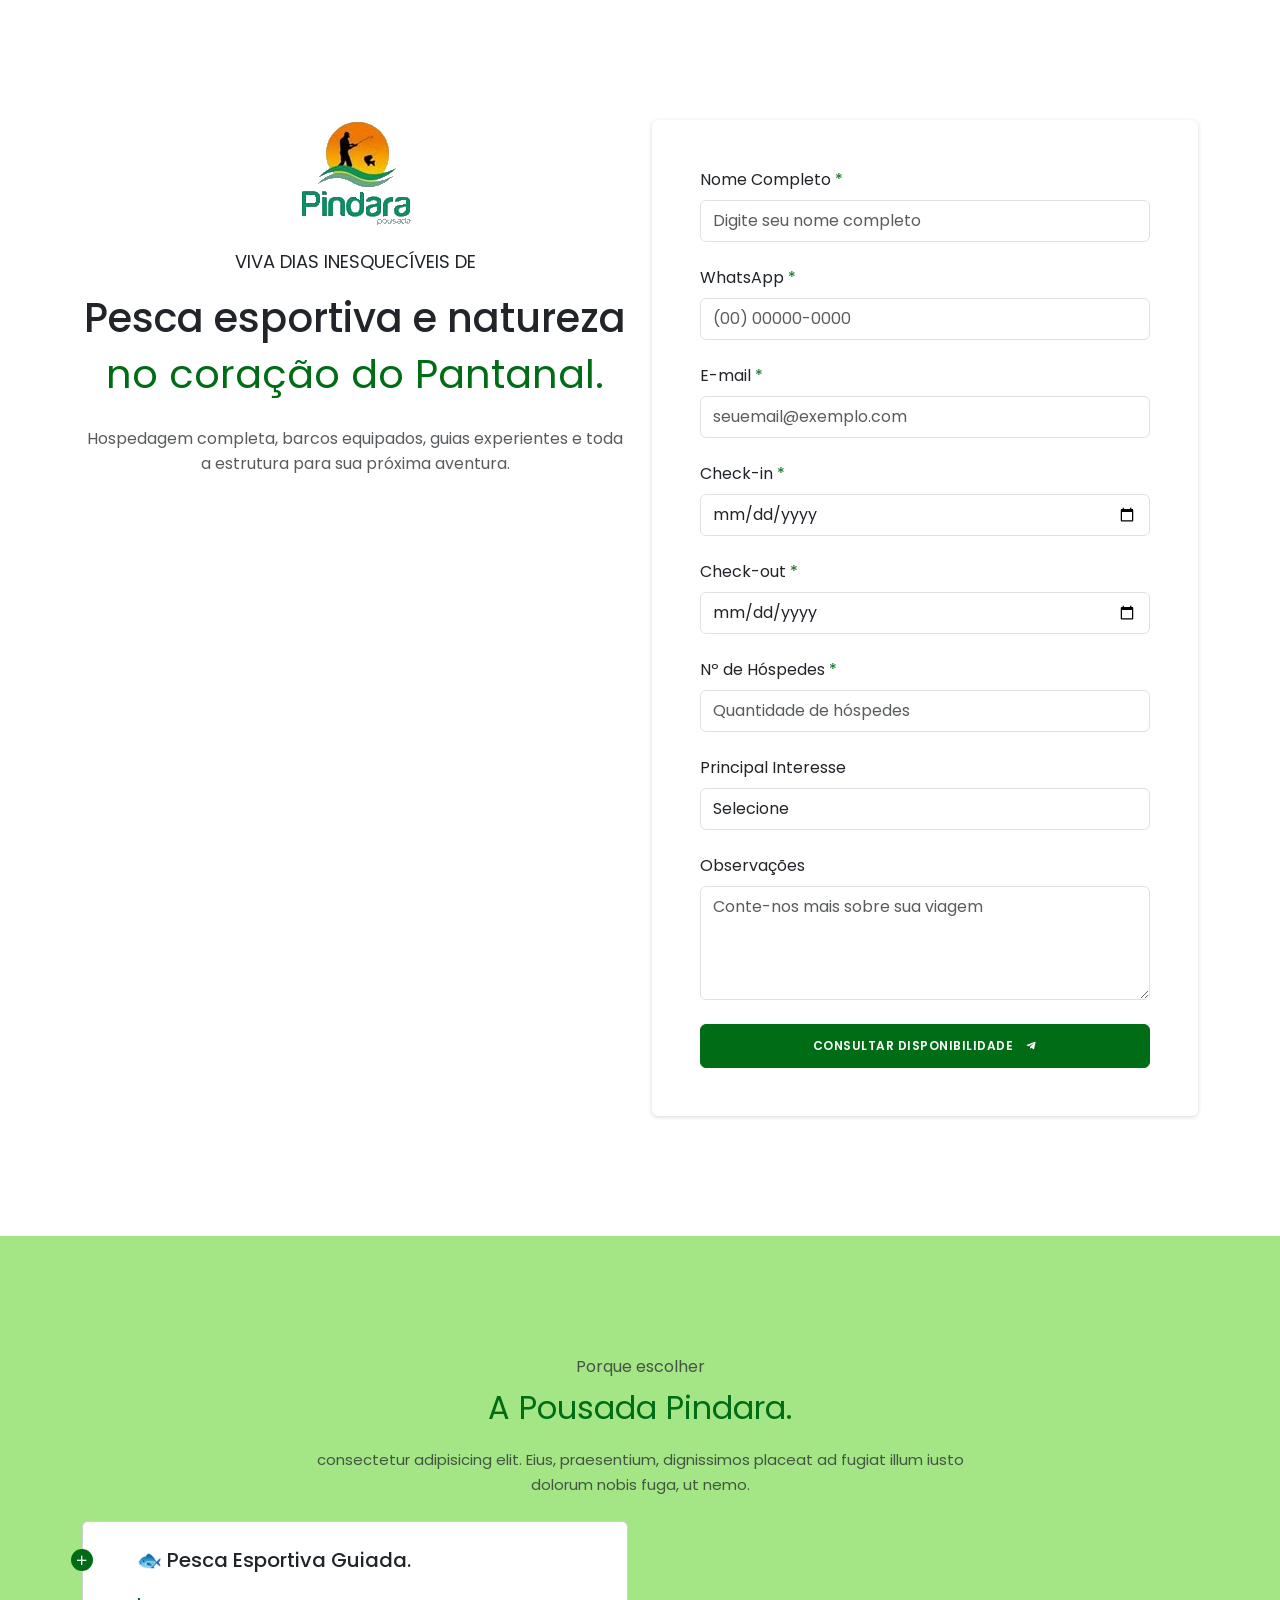
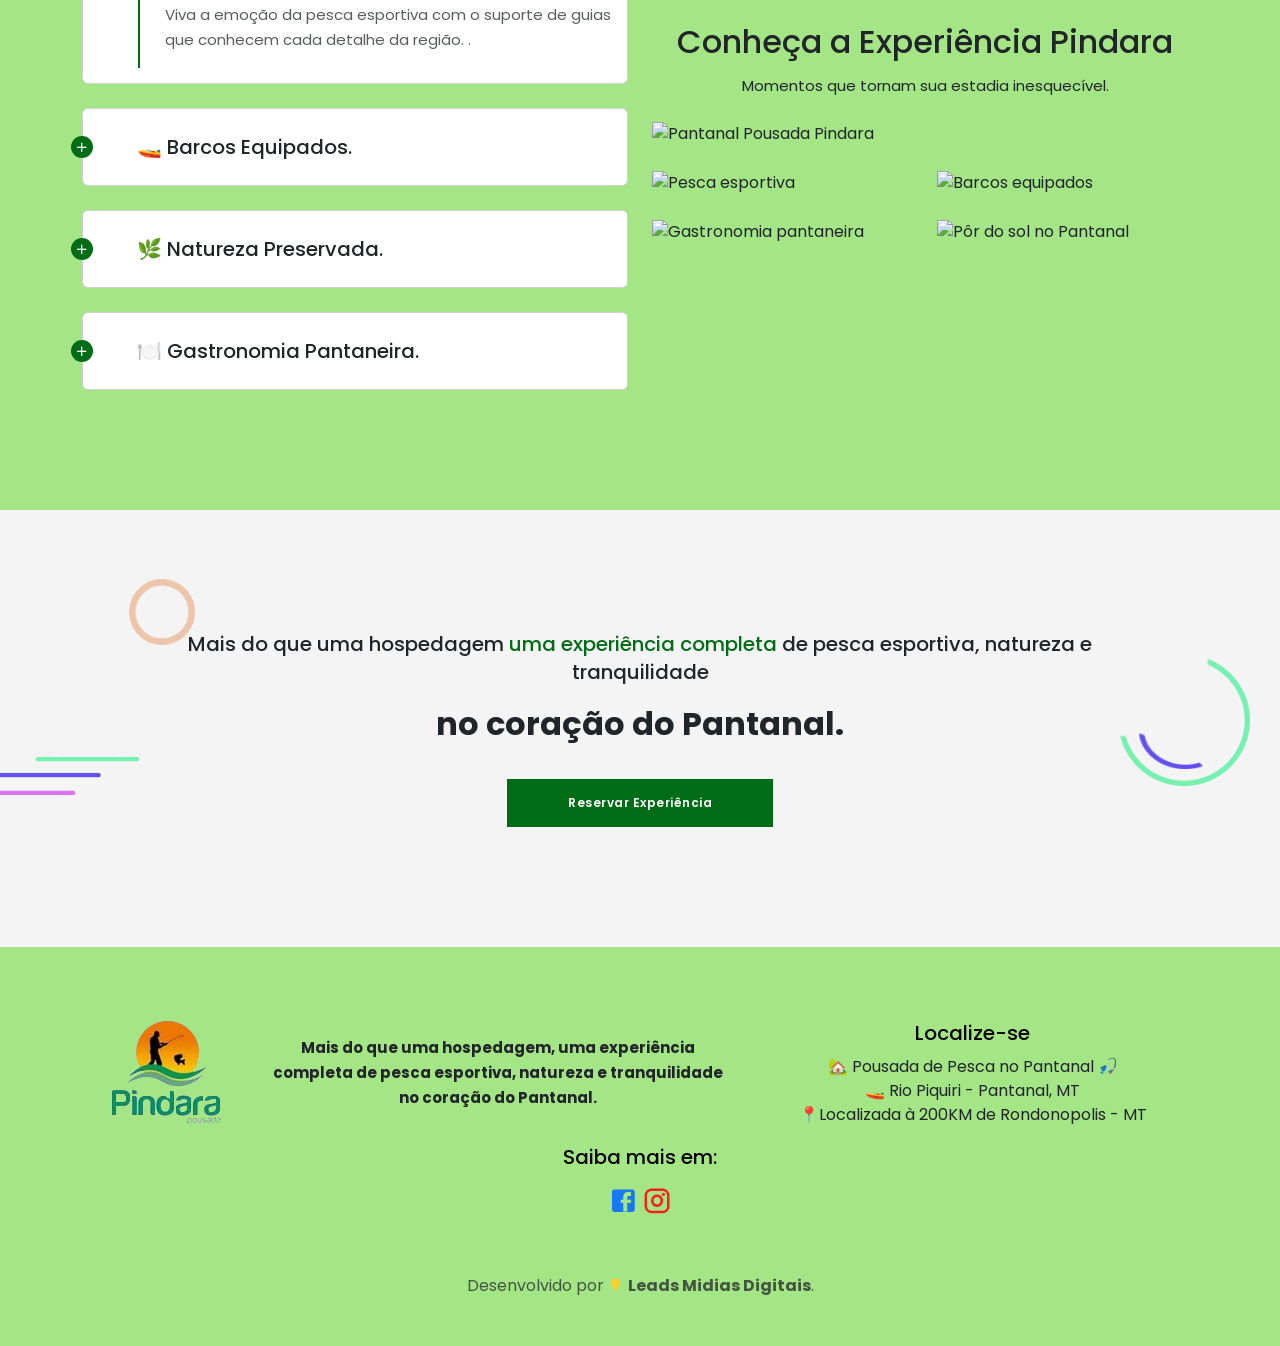
==== index-4.html @ 2095e2ed "Add files via upload" ====
<!DOCTYPE html>
<html lang="pt-BR">

<head>
    <meta charset="utf-8">
    <meta name="viewport" content="width=device-width, initial-scale=1.0">
	
    <title>Pousada Pindara | Pesca Esportiva no Pantanal Mato-Grossense</title>
	<meta name="description" content="Pousada Pindara no Pantanal Mato-Grossense. Experiência completa em pesca esportiva, natureza preservada, gastronomia regional e hospedagem com conforto. Reserve sua estadia.">
    <meta name="keywords" content="pousada pantanal, pesca esportiva pantanal, pousada rondonópolis, turismo pantanal, hospedagem pantanal, pesca esportiva mato grosso">
    <meta name="author" content="Pousada Pindara">
    <meta name="robots" content="index, follow">
    <link rel="shortcut icon" href="images/logo_pindara-1.png">
	
	 <!-- Open Graph (WhatsApp / Instagram / Facebook) -->
    <meta property="og:title" content="Pousada Pindara | Pesca Esportiva no Pantanal">
    <meta property="og:description" content="Hospedagem completa no Pantanal com pesca esportiva, natureza preservada e gastronomia regional. Reserve agora.">
    <meta property="og:image" content="https://pousadapindara.com.br/images/logo_pindara.jpg">
    <meta property="og:url" content="https://pousadapindara.com.br">
    <meta property="og:type" content="website">
	
	<!-- CSS -->
    <link href="css/bootstrap.min.css" rel="stylesheet">
    <link href="css/tiny-slider.css" rel="stylesheet">
    <link rel="stylesheet" href="css/swiper.min.css" type="text/css" />
    <link href="css/materialdesignicons.min.css" rel="stylesheet">
    <link href="css/style.css" rel="stylesheet">
</head>

<body data-bs-spy="scroll" data-bs-target="#navbar-navlist" data-bs-offset="71">
    <!-- start home section -->
    <section class="section align-items-center">
        <!--<div class="bg-overlay-image" style="background-image: url(images/home/bg-4.png);"></div>-->
        <div class="container">
		
            <div class="row">
			
                <div class="col-lg-6 text-center">
				<center><img src="images/logo_pindara-1.png"class="img-fluid"></center>
                    <div class="mt-4">
                        <p class="headline f-18 text-uppercase text-dark">Viva dias inesquecíveis de</p>
                        <h1 class="home-title mt-2 mb-0">Pesca esportiva e natureza<span class="text-primary fw-normal"> no coração do Pantanal.</span></h1>
                        <p class="text-muted f-16 mt-4 desktop-only">Hospedagem completa, barcos equipados, guias experientes e toda a estrutura para sua próxima aventura.</p>

                        <div class="mt-5">
						<iframe
width="100%"
height="500"
src="https://www.youtube.com/embed/ys75Zy-QiBU"
title="Pousada Pindara"
frameborder="0"
allow="accelerometer; autoplay; clipboard-write; encrypted-media; gyroscope; picture-in-picture"
allowfullscreen>
</iframe>
						
					
						
                            
                        </div>
						<p class="text-muted f-16 mt-4 mobile-only">Hospedagem completa, barcos equipados, guias experientes e toda a estrutura para sua próxima aventura.</p>
						<a href="#contato"><button class="btn-lg btn-primary mt-4 f-14 mobile-only text-center"> Verificar Disponibilidade</button></a>
                    </div>
                </div>
				<div class="col-lg-6" id="contato">
                         <div class="card p-5 border-0 box-shadow mt-5 mt-lg-0">
						<div id="formWrapper">						
					   <form id="reservaForm" class="registration-form" method="POST" action="https://script.google.com/macros/s/AKfycbx4C6GKmr76TTUrlk7kbaWDqwpVpwbeRQqvuu8386gkeACuMcbW2nx3M8Ik-NTksGQQWA/exec" target="hidden_iframe">
					   
					   <!-- Nome -->
						<div class="col-md-12">
						<label for="nome" class="form-label"> Nome Completo <span class="text-primary">*</span></label>
						<input type="text" class="form-control" id="nome" name="nome" placeholder="Digite seu nome completo" required>
						</div>
						<!-- WhatsApp -->
						<div class="col-md-12 mt-4">   
						<label for="telefone" class="form-label"> WhatsApp <span class="text-primary">*</span></label>
						<input type="tel" class="form-control" id="telefone" name="telefone" placeholder="(00) 00000-0000" required>
						</div>
						<!-- E-mail -->
						<div class="col-md-12 mt-4">
						<label for="email" class="form-label"> E-mail <span class="text-primary">*</span></label>
						<input type="email" class="form-control" id="email" name="email" placeholder="seuemail@exemplo.com" required>
						</div>
						
						<!-- Check-in -->
						<div class="col-md-12 mt-4">
						<label for="checkin" class="form-label"> Check-in <span class="text-primary">*</span></label>
						<input type="date" class="form-control" id="checkin" name="checkin" required>
						</div>
						<!-- Check-out -->
						<div class="col-md-12 mt-4">
						<label for="checkout" class="form-label"> Check-out <span class="text-primary">*</span></label>
						<input type="date" class="form-control" id="checkout" name="checkout" required>
						</div>
						<!-- Hóspedes -->
						<div class="col-md-12 mt-4">
						<label for="hospedes" class="form-label"> Nº de Hóspedes <span class="text-primary">*</span></label>
						<input type="number" class="form-control" id="hospedes" name="hospedes" min="1" placeholder="Quantidade de hóspedes" required>
						</div>
						<!-- Interesse -->
						<div class="col-md-12 mt-4">
						<label for="interesse" class="form-label"> Principal Interesse </label>
						<select class="form-control" id="interesse" name="interesse">
						<option value="">Selecione</option>
						<option value="Pesca Esportiva">Pesca Esportiva</option>
						<option value="Turismo e Natureza">Turismo e Natureza</option>
						<option value="Viagem em Família">Viagem em Família</option>
						<option value="Grupo de Amigos">Grupo de Amigos</option>
						</select>
						</div>
						<!-- Mensagem -->
						<div class="col-md-12 mt-4">
						<label for="mensagem" class="form-label"> Observações</label>
						<textarea class="form-control" id="mensagem" name="mensagem" rows="4" placeholder="Conte-nos mais sobre sua viagem"></textarea>
						</div>
						<!-- Campos ocultos para tráfego -->
						<input type="hidden" name="origem" value="Landing Page Pousada Pindara">
						<input type="hidden" id="utm_source" name="utm_source">
						<input type="hidden" id="utm_medium" name="utm_medium">
						<input type="hidden" id="utm_campaign" name="utm_campaign">
						<input type="hidden" id="utm_content" name="utm_content">

						<!-- Botão -->
						<div class="col-md-12 mt-4">
						<button type="submit" class="btn btn-primary w-100"> Consultar Disponibilidade
						<i class="mdi mdi-telegram ms-2"></i>
						</button>
						</div>
                        </form>
						</div>
						<!-- Msg Obrigado-->
						<div id="mensagemSucesso" style="display:none; padding:18px; margin-top:20px; background:#e8fff1; border:1px solid #2ecc71; color:#1e7e34; border-radius:10px; text-align:center;">
						<h4 id="msgTexto"></h4>
						<p style="margin-top:10px;">Nossa equipe da Pousada Pindara já recebeu sua solicitação e em breve entrará em contato.</p>
						<button onclick="novaSolicitacao()" style="margin-top:15px; padding:10px 18px; border:none; background:#2ecc71; color:#fff; border-radius:6px; cursor:pointer;"> Fazer nova solicitação </button>
						</div>
						<!-- Msg Obrigado-->
                    </div>
                    </div>
				
            </div>
        </div>
    </section>
    <!-- end section -->
	
	
	
	<!-- start faq  -->
    <section class="section bg-light" id="faq">
        <div class="container">
            <div class="row desktop-only">
                <div class="col-lg-12">
                    <div class="title-box text-center">
                        <h6 class="text-muted fw-normal">Porque escolher</h6>
                        <h2 class="mb-3"> <span class="text-primary fw-normal">A Pousada Pindara.</span></h2>
                        <p class="text-muted para-p mx-auto mb-0">consectetur adipisicing elit. Eius, praesentium,
                            dignissimos placeat ad fugiat illum iusto dolorum nobis fuga, ut nemo.</p>
                    </div>
                </div>
            </div>
            <div class="row justify-content-center align-items-center">
                <div class="col-lg-6 desktop-only">
                    <!--faq-->
                        <div class="faq">
                            <!-- start 1 -->
                            <div class="card mt-4">
                                <a data-bs-toggle="collapse" href="#collapse1" class="faq collapsed">
                                    <div class="card-header p-4" id="heading1">
                                        <h5 class="mb-0 text-dark">🐟 Pesca Esportiva Guiada.</h5>
                                    </div>
                                </a>
                                <div id="collapse1" class="collapse show" aria-labelledby="heading1"
                                    data-parent="#accordionExample">
                                    <div class="card-body pt-1">
                                        <p class="mb-0 text-muted"> <wa-icon name="fish-fins"></wa-icon> Viva a emoção da pesca esportiva com o suporte de guias que conhecem cada detalhe da região.
                                            .</p>
                                    </div>
                                </div>
                            </div>
                            <!-- end 1 -->
							<!-- start 2 -->
                            <div class="card mt-4">
                                <a data-bs-toggle="collapse" href="#collapse2" class="faq collapsed">
                                    <div class="card-header p-4" id="heading2">
                                        <h5 class="mb-0 text-dark">🚤 Barcos Equipados.</h5>
                                    </div>
                                </a>
                                <div id="collapse2" class="collapse" aria-labelledby="heading2"
                                    data-parent="#accordionExample">
                                    <div class="card-body pt-1">
                                        <p class="mb-0 text-muted"> Estrutura preparada para proporcionar conforto, segurança e uma experiência completa no rio.</p>
                                    </div>
                                </div>
                            </div>
                            <!-- end 2 -->
                            <!-- start 3 -->
                            <div class="card mt-4">
                                <a data-bs-toggle="collapse" href="#collapse3" class="faq collapsed">
                                    <div class="card-header p-4" id="heading3">
                                        <h5 class="mb-0 text-dark">🌿 Natureza Preservada.</h5>
                                    </div>
                                </a>
                                <div id="collapse3" class="collapse" aria-labelledby="heading3"
                                    data-parent="#accordionExample">
                                    <div class="card-body pt-1">
                                        <p class="mb-0 text-muted">Conecte-se com a beleza do Pantanal e observe de perto a fauna e flora em seu habitat natural.</p>
                                    </div>
                                </div>
                            </div>
                            <!-- end 3 -->
                            <!-- start 4 -->
                            <div class="card mt-4">
                                <a data-bs-toggle="collapse" href="#collapse4" class="faq collapsed"
                                    aria-expanded="false" aria-controls="collapse4">
                                    <div class="card-header p-4" id="heading4">
                                        <h5 class="mb-0 text-dark">🍽️ Gastronomia Pantaneira.</h5>
                                    </div>
                                </a>
                                <div id="collapse4" class="collapse" aria-labelledby="heading4"
                                    data-parent="#accordionExample">
                                    <div class="card-body pt-1">
                                        <p class="mb-0 text-muted">Sabores regionais cuidadosamente preparados para tornar sua estadia ainda mais especial.</p>
                                    </div>
                                </div>
                            </div>
                            <!-- end 4 -->
                        </div>
					<!--faq-->
                </div>
                <div class="col-lg-6">
				<div class="text-center mb-4"><h2>Conheça a Experiência Pindara</h2>  
				<p>Momentos que tornam sua estadia inesquecível.</p>
				</div>
				<div class="row">
				<!-- FOTO PRINCIPAL -->
				<div class="col-12 mb-4">
					<div class="galeria-principal">
                <img src="images/galeria/pantanal.jpg" alt="Pantanal Pousada Pindara">
				</div>
				</div>

        <!-- FOTO 1 -->
        <div class="col-md-6 mb-4">
            <div class="galeria-item">
                <img src="images/galeria/pesca.jpg" alt="Pesca esportiva">
            </div>
        </div>

        <!-- FOTO 2 -->
        <div class="col-md-6 mb-4">
            <div class="galeria-item">
                <img src="images/galeria/barco.jpg" alt="Barcos equipados">
            </div>
        </div>

        <!-- FOTO 3 -->
        <div class="col-md-6 mb-4">
            <div class="galeria-item">
                <img src="images/galeria/gastronomia.jpg" alt="Gastronomia pantaneira">
            </div>
        </div>

        <!-- FOTO 4 -->
        <div class="col-md-6 mb-4">
            <div class="galeria-item">
                <img src="images/galeria/por-do-sol.jpg" alt="Pôr do sol no Pantanal">
            </div>
        </div>
		

    </div>
                
                </div>
            </div>
			
			


        </div>
		
    </section>
    <!-- end faq -->




    <!-- start cta -->
    <section class="cta section" id="cta-ani">
        <div class="cta-image position-relative" id="">
            <div class="container position-relative">
                <div class="row justify-content-center">
                    <div class="col-lg-10">
                        <div class="text-center">
                            <h5 class="text-dark ">Mais do que uma hospedagem <span class="text-primary">uma experiência completa </span>de pesca esportiva, natureza e tranquilidade </h5>
                            <h2 class="mt-3 fw-bold"> no coração do Pantanal.</h2>
                            <a href="#contato"><button class=" btn-lg btn-primary mt-4 f-14">Reservar Experiência</button></a>
                        </div>
                    </div>
                </div>
            </div>
        </div>
    </section>
    <!-- end cta -->



    <!-- start footer -->
    <section class="footer py-5 bg-light ">
	
	<div class="container mobile-only">
		<!--faq-->
                    <div class="accordion mt-5 " id="accordionExample">
					<h2 class="mb-3">Porque escolher a <span class="text-primary fw-normal"> Pindara </span>? 
                        </h2>
                        <div class="faq">
                            <!-- start 1 -->
                            <div class="card mt-4">
                                <a data-bs-toggle="collapse" href="#collapse1" class="faq collapsed">
                                    <div class="card-header p-4" id="heading1">
                                        <h5 class="mb-0 text-dark">🐟 Pesca Esportiva Guiada.</h5>
                                    </div>
                                </a>
                                <div id="collapse1" class="collapse show" aria-labelledby="heading1"
                                    data-parent="#accordionExample">
                                    <div class="card-body pt-1">
                                        <p class="mb-0 text-muted"> <wa-icon name="fish-fins"></wa-icon> Viva a emoção da pesca esportiva com o suporte de guias que conhecem cada detalhe da região.
                                            .</p>
                                    </div>
                                </div>
                            </div>
                            <!-- end 1 -->

                            
                            <!-- start 2 -->
                            <div class="card mt-4">
                                <a data-bs-toggle="collapse" href="#collapse2" class="faq collapsed">
                                    <div class="card-header p-4" id="heading2">
                                        <h5 class="mb-0 text-dark">🚤 Barcos Equipados.</h5>
                                    </div>
                                </a>
                                <div id="collapse2" class="collapse" aria-labelledby="heading2"
                                    data-parent="#accordionExample">
                                    <div class="card-body pt-1">
                                        <p class="mb-0 text-muted"> Estrutura preparada para proporcionar conforto, segurança e uma experiência completa no rio.</p>
                                    </div>
                                </div>
                            </div>
                            <!-- end 2 -->

                            <!-- start 3 -->

                            <div class="card mt-4">
                                <a data-bs-toggle="collapse" href="#collapse3" class="faq collapsed">
                                    <div class="card-header p-4" id="heading3">
                                        <h5 class="mb-0 text-dark">🌿 Natureza Preservada.</h5>
                                    </div>
                                </a>
                                <div id="collapse3" class="collapse" aria-labelledby="heading3"
                                    data-parent="#accordionExample">
                                    <div class="card-body pt-1">
                                        <p class="mb-0 text-muted">Conecte-se com a beleza do Pantanal e observe de perto a fauna e flora em seu habitat natural.</p>
                                    </div>
                                </div>
                            </div>
                            <!-- end 3 -->

                            <!-- start 4 -->
                            <div class="card mt-4">
                                <a data-bs-toggle="collapse" href="#collapse4" class="faq collapsed"
                                    aria-expanded="false" aria-controls="collapse4">
                                    <div class="card-header p-4" id="heading4">
                                        <h5 class="mb-0 text-dark">🍽️ Gastronomia Pantaneira.</h5>
                                    </div>
                                </a>
                                <div id="collapse4" class="collapse" aria-labelledby="heading4"
                                    data-parent="#accordionExample">
                                    <div class="card-body pt-1">
                                        <p class="mb-0 text-muted">Sabores regionais cuidadosamente preparados para tornar sua estadia ainda mais especial.</p>
                                    </div>
                                </div>
                            </div>
                            <!-- end 4 -->
                        </div>
                    </div>
					<!--faq-->
					<br><div class="text-center">
                            <p><strong> A pousada é reconhecida justamente por oferecer estrutura completa para pescadores, incluindo <span class="text-primary fw-normal"> barcos, motores, combustível e guias experientes.</span></strong></p>
                            <a href="#contato"><button class=" btn-lg btn-primary mt-4 f-14"> Consultar Disponibilidade</button></a>

                    </div>
		</div>
        <div class="container "><br>
            <div class="row">
				<div class="col-lg-2 text-center">
                    <img src="images/logo_pindara-1.png"class="img-fluid">
                </div>
                <div class="col-lg-5 text-center desktop-only">
                     <p class="mt-3 fw-bold"> Mais do que uma hospedagem, uma experiência completa de pesca esportiva, natureza e tranquilidade no coração do Pantanal.</p>
                    
                </div>
                <div class="col-lg-5 text-center desktop-only ">
                    <h5 class="text-black">Localize-se</h5>
                    <ul class="list-unstyled d-block">
                        <li class="info-item">🏡 Pousada de Pesca no Pantanal 🎣</li>
                        <li class="info-item">🚤 Rio Piquiri - Pantanal, MT</li>
                        <li class="info-item">📍Localizada à 200KM de Rondonopolis - MT</li>
                    </ul>
                </div>
            </div>			
			<div class="social-icon text-center">
				<h5 class="text-black">Saiba mais em:</h5>
                        <div class="">
                            <a href="https://www.facebook.com/pousadapindara"><i class="mdi mdi-facebook-box f-30" style= "color:#1877f2"></i></a>
							<a href="https://www.instagram.com/pousadapindara"><i class="mdi mdi-instagram f-30" style= "color:#FD1D1D"></i></a>
                        </div>
            </div>
        </div>
		
    </section>
    <!-- end footer -->

    <div class="bg-light">
        <div class="container">
            <div class="row justify-content-center">
                <div class="col-lg-10">
                    <div class="copy-right mb-5 text-center text-muted"> Desenvolvido por <i class="mdi mdi-lightbulb" style="color:#FAD02C"></i> <a
                            href="https://leadsmidiasdigitais.com" target="_blank" class="text-reset"><span
                                class="fw-bold">Leads Midias Digitais</span></a>.
                    </div>
                </div>
            </div>
        </div>
    </div>



    <!-- bootstrap -->
    <script src="js/bootstrap.bundle.min.js"></script>

    <script src="js/tiny-slider.js"></script>
    <script src="js/swiper.min.js"></script>

    <!-- counter -->
    <script src="js/counter.init.js"></script>

    <!-- Custom -->
    <script src="js/app.js"></script>

	
	<!-- Custom Trafego-->
	<script>

const params = new URLSearchParams(window.location.search);

document.getElementById("utm_source").value =
params.get("utm_source") || "";

document.getElementById("utm_medium").value =
params.get("utm_medium") || "";

document.getElementById("utm_campaign").value =
params.get("utm_campaign") || "";

</script>

<!-- Custom Form-->
<iframe name="hidden_iframe" style="display:none;" onload="formSuccess()"></iframe>

<script>

function formSuccess() {

    setTimeout(() => {

        const formWrapper = document.getElementById("formWrapper");
        const msgBox = document.getElementById("mensagemSucesso");
        const msgText = document.getElementById("msgTexto");
        const nomeInput = document.getElementById("nome");

        if (!formWrapper || !msgBox || !msgText || !nomeInput) {
            console.error("Elementos não encontrados no DOM");
            return;
        }

        const nome = nomeInput.value || "Cliente";
        const primeiroNome = nome.split(" ")[0];

        msgText.innerHTML =
            `Obrigado, <strong>${primeiroNome}</strong>!<br>
            Sua solicitação foi recebida com sucesso.<br>
            Nossa equipe da Pousada Pindara já está analisando sua reserva.`;

        formWrapper.style.display = "none";
        msgBox.style.display = "block";

        localStorage.setItem("pindara_lead_enviado", "true");

    }, 300); // 🔥 delay resolve timing do iframe

}

function novaSolicitacao() {

    document.getElementById("formWrapper").style.display = "block";
    document.getElementById("mensagemSucesso").style.display = "none";

    document.getElementById("reservaForm").reset();

    localStorage.removeItem("pindara_lead_enviado");
}

window.addEventListener("load", function () {

    const enviado = localStorage.getItem("pindara_lead_enviado");

    if (enviado === "true") {
        document.getElementById("formWrapper").style.display = "none";
        document.getElementById("mensagemSucesso").style.display = "block";
    }

});

</script>

</body>

</html>
---- css/style.css ----
/* Template Name: linexon - Responsive Bootstrap 5 Landing Page Template
   Author: Pichforest
   File Description: Main Css file of the template
*/
@import url("https://fonts.googleapis.com/css2?family=Nunito+Sans:wght@200;300;400&family=Poppins:wght@400;500;600&display=swap");
body {
  font-family: "Poppins", sans-serif;
  overflow-x: hidden !important;
  color: ##4fa93d;
}
body.modal-open {
  padding-right: 0px !important;
}
body.modal-open .navbar {
  padding-right: 0px !important;
}

h1,
h2,
h3,
h4,
h5,
h6 {
  font-family: "Poppins", sans-serif;
  font-weight: 500;
  line-height: 1.4;
}

.btn,
.btn:focus,
button,
button:focus {
  outline: none !important;
}

a {
  text-decoration: none !important;
  outline: none;
}

p {
  font-size: 15px;
  line-height: 25px;
}

html {
  scroll-padding-top: 110; /* height of sticky header */
  scroll-behavior: smooth;
}

.row > * {
  position: relative;
}

@media (max-width: 768px) {
  .align-items-center {
    display: inherit;
  }
  .navbar-custom {
    margin-top: 0px;
    padding: 10px 0px !important;
    background-color: #4fa93d !important;
    box-shadow: 0px 1px 4px rgba(0, 0, 0, 0.16);
    color: #ffffff !important;
  }
  .navbar-toggler i {
    font-size: 24px;
    margin-top: 0px;
    margin-bottom: 0px;
    color: ##4fa93d;
  }
  .bg-home {
    height: auto;
  }
  .nav-sticky.navbar-custom .navbar-nav li a {
    color: #ffffff !important;
  }
  .nav-sticky .logo {
    color: #ffffff !important;
  }
  .navbar-custom > .container {
    width: 90%;
  }
  .clients-img {
    display: none;
  }
}
@media (min-width: 768px) and (max-width: 1024px) {
  .clients-img {
    top: 76px;
  }
}
@media (max-height: 767px) {
  .clients-img {
    top: 7px;
  }
}
.text-primary {
  color: #006c16 !important;
}

.bg-primary {
  background-color: #006c16 !important;
}

.text-success {
  color: #0fbd1b !important;
}

.bg-success {
  background-color: #0fbd1b !important;
}

.text-info {
  color: #229bee !important;
}

.bg-info {
  background-color: #229bee !important;
}

.text-warning {
  color: #e7bc2f !important;
}

.bg-warning {
  background-color: #e7bc2f !important;
}

.text-danger {
  color: #f72b2b !important;
}

.bg-danger {
  background-color: #f72b2b !important;
}

.text-light {
  color: #a4e586 !important;
}

.bg-light {
  background-color: #a4e586 !important;
}

.text-dark {
  color: ##4fa93d !important;
}

.bg-dark {
  background-color: #4fa93d !important;
}

.text-white {
  color: #ffffff !important;
}

.bg-white {
  background-color: #ffffff !important;
}

.section {
  padding-top: 120px;
  padding-bottom: 120px;
  position: relative !important;
}

.para-p {
  max-width: 650px;
}

/*** ani-bg ***/
@keyframes ani-bg {
  0% {
    transform: translateY(0px);
  }
  100% {
    transform: translateY(200px);
  }
}
.box-shadow {
  box-shadow: 0px 1px 4px rgba(0, 0, 0, 0.16);
}

hr {
  border-top: 1px solid #9d9d9d;
  margin: 0;
}

.lh-1 {
  letter-spacing: 1px;
}

.f-14 {
  font-size: 14px;
}

.f-16 {
  font-size: 16px;
}

.f-18 {
  font-size: 18px;
}

.f-19 {
  font-size: 19px;
}

.f-20 {
  font-size: 20px;
}

.f-21 {
  font-size: 21px;
}

.f-22 {
  font-size: 22px;
}

.f-23 {
  font-size: 23px;
}

.f-24 {
  font-size: 23px;
}

.f-30 {
  font-size: 30px;
}

.f-36 {
  font-size: 36px;
}

.avatar-xs {
  height: 2rem;
  width: 2rem;
}

.avatar-sm {
  height: 3rem;
  width: 3rem;
}

.avatar-md {
  height: 3.5rem;
  width: 3.5rem;
}

.avatar-lg {
  height: 4.5rem;
  width: 4.5rem;
}

.avatar-xl {
  height: 6rem;
  width: 6rem;
}

.avatar-xxl {
  height: 8rem;
  width: 8rem;
}

.font-weight-500 {
  font-weight: 500;
}

.font-weight-600 {
  font-weight: 600;
}

.border-radius {
  border-radius: 6px !important;
}

.title-border {
  width: 90px;
  height: 1px;
  background: linear-gradient(to right, transparent, #006c16, transparent);
  margin: 0 auto;
}

.hero-sub {
  animation-name: moveInleft;
  animation-duration: 3s;
}

.hero-heading {
  animation-name: moveInRight;
  animation-duration: 3s;
}

@keyframes moveInleft {
  0% {
    opacity: 0;
    transform: translateX(-100px);
  }
  100% {
    opacity: 1;
    transform: translate(0);
  }
}
@keyframes moveInRight {
  0% {
    opacity: 0;
    transform: translateX(100px);
  }
  100% {
    opacity: 1;
    transform: translate(0);
  }
}
#scroll-top {
  display: none;
  position: fixed;
  bottom: 20px;
  right: 30px;
  z-index: 99;
  cursor: pointer;
  background: transparent;
  border-radius: 50%;
  border-color: rgba(0, 0, 0, 0.125);
  padding: 0px 5px;
  color: #adb5bd;
}

@media (min-width: 1200px) {
  .container {
    max-width: 1200px !important;
  }
}
.bg-overlay {
  background-color: rgba(74, 74, 74, 0.7);
  position: absolute;
  top: 0;
  right: 0;
  left: 0;
  bottom: 0;
  width: 100%;
  height: 100%;
}

.align-items-center {
  display: flex;
  align-items: center;
  justify-content: center;
  flex-direction: row;
}

.btn-rounded {
  border-radius: 5px;
}

.btn {
  padding: 11px 28px;
  font-size: 13px;
  letter-spacing: 0.9px;
  font-weight: 600;
  text-transform: uppercase;
}

.btn-sm {
  padding: 10px 22px;
}

.title-heading {
  font-weight: 700;
}

.title h1 {
  position: absolute;
  color: rgba(0, 0, 0, 0.1);
  left: 0px;
  right: 0px;
  top: -45px;
}

.btn-lg {
  padding: 14px 60px;
  font-size: 12px;
  font-weight: 600;
  letter-spacing: 0.5px;
  transition: all 0.5s;
  border: 1px solid #006c16;
  overflow: hidden;
  position: relative;
}

@media (max-width: 992px) {
  .section {
    padding-top: 80px;
    padding-bottom: 80px;
  }
}
.btn {
  padding: 12px 30px;
  font-size: 12px;
  font-weight: 600;
  letter-spacing: 0.5px;
  transition: all 0.5s;
  border: 1px solid #006c16;
  overflow: hidden;
  position: relative;
}

.btn-sm {
  padding: 8px 25px;
  font-size: 14px;
}

.btn-primary {
  background: #006c16;
  border-color: #006c16 !important;
  color: #ffffff;
}
.btn-primary:hover, .btn-primary:focus, .btn-primary:active, .btn-primary.active, .btn-primary.focus, .btn-primary:not(:disabled):not(.disabled):active, .btn-primary:not(:disabled):not(.disabled):active:focus,
.btn-primary .open > .dropdown-toggle.btn-primary {
  background-color: ##4fa93d;
  border: 1px solid ##4fa93d !important;
}

.btn-outline-primary {
  color: #006c16;
  border-color: #006c16;
}
.btn-outline-primary:hover, .btn-outline-primary:focus, .btn-outline-primary:active, .btn-outline-primary.active, .btn-outline-primary.focus, .btn-outline-primary:not(:disabled):not(.disabled):active, .btn-outline-primary:not(:disabled):not(.disabled):active:focus,
.btn-outline-primary .open > .dropdown-toggle.btn-primary {
  background-color: ##4fa93d !important;
  color: #ffffff;
  border-color: ##4fa93d;
}

.btn-success {
  background: #0fbd1b;
  border-color: #0fbd1b !important;
  color: #ffffff;
}
.btn-success:hover, .btn-success:focus, .btn-success:active, .btn-success.active, .btn-success.focus, .btn-success:not(:disabled):not(.disabled):active, .btn-success:not(:disabled):not(.disabled):active:focus,
.btn-success .open > .dropdown-toggle.btn-primary {
  background-color: ##4fa93d;
  border: 1px solid ##4fa93d !important;
}

.btn-outline-success {
  color: #0fbd1b;
  border-color: #0fbd1b;
}
.btn-outline-success:hover, .btn-outline-success:focus, .btn-outline-success:active, .btn-outline-success.active, .btn-outline-success.focus, .btn-outline-success:not(:disabled):not(.disabled):active, .btn-outline-success:not(:disabled):not(.disabled):active:focus,
.btn-outline-success .open > .dropdown-toggle.btn-primary {
  background-color: ##4fa93d !important;
  color: #ffffff;
  border-color: ##4fa93d;
}

.btn-info {
  background: #229bee;
  border-color: #229bee !important;
  color: #ffffff;
}
.btn-info:hover, .btn-info:focus, .btn-info:active, .btn-info.active, .btn-info.focus, .btn-info:not(:disabled):not(.disabled):active, .btn-info:not(:disabled):not(.disabled):active:focus,
.btn-info .open > .dropdown-toggle.btn-primary {
  background-color: ##4fa93d;
  border: 1px solid ##4fa93d !important;
}

.btn-outline-info {
  color: #229bee;
  border-color: #229bee;
}
.btn-outline-info:hover, .btn-outline-info:focus, .btn-outline-info:active, .btn-outline-info.active, .btn-outline-info.focus, .btn-outline-info:not(:disabled):not(.disabled):active, .btn-outline-info:not(:disabled):not(.disabled):active:focus,
.btn-outline-info .open > .dropdown-toggle.btn-primary {
  background-color: ##4fa93d !important;
  color: #ffffff;
  border-color: ##4fa93d;
}

.btn-warning {
  background: #e7bc2f;
  border-color: #e7bc2f !important;
  color: #ffffff;
}
.btn-warning:hover, .btn-warning:focus, .btn-warning:active, .btn-warning.active, .btn-warning.focus, .btn-warning:not(:disabled):not(.disabled):active, .btn-warning:not(:disabled):not(.disabled):active:focus,
.btn-warning .open > .dropdown-toggle.btn-primary {
  background-color: ##4fa93d;
  border: 1px solid ##4fa93d !important;
}

.btn-outline-warning {
  color: #e7bc2f;
  border-color: #e7bc2f;
}
.btn-outline-warning:hover, .btn-outline-warning:focus, .btn-outline-warning:active, .btn-outline-warning.active, .btn-outline-warning.focus, .btn-outline-warning:not(:disabled):not(.disabled):active, .btn-outline-warning:not(:disabled):not(.disabled):active:focus,
.btn-outline-warning .open > .dropdown-toggle.btn-primary {
  background-color: ##4fa93d !important;
  color: #ffffff;
  border-color: ##4fa93d;
}

.btn-danger {
  background: #f72b2b;
  border-color: #f72b2b !important;
  color: #ffffff;
}
.btn-danger:hover, .btn-danger:focus, .btn-danger:active, .btn-danger.active, .btn-danger.focus, .btn-danger:not(:disabled):not(.disabled):active, .btn-danger:not(:disabled):not(.disabled):active:focus,
.btn-danger .open > .dropdown-toggle.btn-primary {
  background-color: ##4fa93d;
  border: 1px solid ##4fa93d !important;
}

.btn-outline-danger {
  color: #f72b2b;
  border-color: #f72b2b;
}
.btn-outline-danger:hover, .btn-outline-danger:focus, .btn-outline-danger:active, .btn-outline-danger.active, .btn-outline-danger.focus, .btn-outline-danger:not(:disabled):not(.disabled):active, .btn-outline-danger:not(:disabled):not(.disabled):active:focus,
.btn-outline-danger .open > .dropdown-toggle.btn-primary {
  background-color: ##4fa93d !important;
  color: #ffffff;
  border-color: ##4fa93d;
}

.btn-light {
  background: #a4e586;
  border-color: #a4e586 !important;
  color: #ffffff;
}
.btn-light:hover, .btn-light:focus, .btn-light:active, .btn-light.active, .btn-light.focus, .btn-light:not(:disabled):not(.disabled):active, .btn-light:not(:disabled):not(.disabled):active:focus,
.btn-light .open > .dropdown-toggle.btn-primary {
  background-color: ##4fa93d;
  border: 1px solid ##4fa93d !important;
}

.btn-outline-light {
  color: #a4e586;
  border-color: #a4e586;
}
.btn-outline-light:hover, .btn-outline-light:focus, .btn-outline-light:active, .btn-outline-light.active, .btn-outline-light.focus, .btn-outline-light:not(:disabled):not(.disabled):active, .btn-outline-light:not(:disabled):not(.disabled):active:focus,
.btn-outline-light .open > .dropdown-toggle.btn-primary {
  background-color: ##4fa93d !important;
  color: #ffffff;
  border-color: ##4fa93d;
}

.btn-dark {
  background: ##4fa93d;
  border-color: ##4fa93d !important;
  color: #ffffff;
}
.btn-dark:hover, .btn-dark:focus, .btn-dark:active, .btn-dark.active, .btn-dark.focus, .btn-dark:not(:disabled):not(.disabled):active, .btn-dark:not(:disabled):not(.disabled):active:focus,
.btn-dark .open > .dropdown-toggle.btn-primary {
  background-color: ##4fa93d;
  border: 1px solid ##4fa93d !important;
}

.btn-outline-dark {
  color: ##4fa93d;
  border-color: ##4fa93d;
}
.btn-outline-dark:hover, .btn-outline-dark:focus, .btn-outline-dark:active, .btn-outline-dark.active, .btn-outline-dark.focus, .btn-outline-dark:not(:disabled):not(.disabled):active, .btn-outline-dark:not(:disabled):not(.disabled):active:focus,
.btn-outline-dark .open > .dropdown-toggle.btn-primary {
  background-color: ##4fa93d !important;
  color: #ffffff;
  border-color: ##4fa93d;
}

.btn-white {
  background: #ffffff;
  border-color: #ffffff !important;
  color: #ffffff;
}
.btn-white:hover, .btn-white:focus, .btn-white:active, .btn-white.active, .btn-white.focus, .btn-white:not(:disabled):not(.disabled):active, .btn-white:not(:disabled):not(.disabled):active:focus,
.btn-white .open > .dropdown-toggle.btn-primary {
  background-color: ##4fa93d;
  border: 1px solid ##4fa93d !important;
}

.btn-outline-white {
  color: #ffffff;
  border-color: #ffffff;
}
.btn-outline-white:hover, .btn-outline-white:focus, .btn-outline-white:active, .btn-outline-white.active, .btn-outline-white.focus, .btn-outline-white:not(:disabled):not(.disabled):active, .btn-outline-white:not(:disabled):not(.disabled):active:focus,
.btn-outline-white .open > .dropdown-toggle.btn-primary {
  background-color: ##4fa93d !important;
  color: #ffffff;
  border-color: ##4fa93d;
}

.btn-white:hover {
  background: #ffffff !important;
}

/**********************NAVBAR***********************/
.navbar {
  transition: all 0.5s ease;
  padding: 0;
  background-color: transparent;
  padding: 15px 0;
}
.navbar .navbar-nav .nav-link {
  color: rgba(0, 0, 0, 0.7);
  font-size: 13px;
  background-color: transparent;
  padding: 28px 20px;
  text-transform: uppercase;
  transition: all 0.3s ease;
  position: relative;
  font-weight: 600;
}
.navbar .navbar-nav .nav-link:hover, .navbar .navbar-nav .nav-link:active, .navbar .navbar-nav .nav-link.active {
  color: #006c16;
}
.navbar .navbar-toggler {
  padding: 0px;
  border: none;
  font-size: 24px;
}
.navbar .navbar-toggler:focus {
  box-shadow: none;
}
.navbar .header-menu .header-item i, .navbar .header-menu .Account i {
  color: #000000;
}
.navbar .logo .logo-light {
  display: inline-block;
}
.navbar .logo .logo-dark {
  display: none;
}

.nav-white .navbar-nav .nav-link {
  color: rgba(255, 255, 255, 0.8);
}
.nav-white .navbar-nav .nav-link:hover, .nav-white .navbar-nav .nav-link:active, .nav-white .navbar-nav .nav-link.active {
  color: #006c16;
}
.nav-white .header-menu .header-item i, .nav-white .header-menu .Account i {
  color: #ffffff;
}

.dropdown-item:hover, .dropdown-item.active, .dropdown-item:active {
  color: #006c16;
  background-color: #ffffff;
}

.dropdown-menu-end[data-bs-popper] {
  right: -100px;
}

.nav-sticky.navbar {
  background: #ffffff;
  margin-top: 0px;
  box-shadow: 0px 3px 10px 0px rgba(63, 58, 100, 0.08);
  padding: 0;
}
.nav-sticky .nav-link {
  color: rgba(63, 58, 100, 0.6) !important;
}
.nav-sticky .nav-link:hover, .nav-sticky .nav-link.active, .nav-sticky .nav-link:active {
  color: #006c16 !important;
}
.nav-sticky .header-item {
  color: ##4fa93d;
}
.nav-sticky .header-menu .header-item i, .nav-sticky .header-menu .Account i {
  color: #000000;
}
.nav-sticky .nav-brand-logo .logo-dark {
  display: inline-block;
}
.nav-sticky .nav-brand-logo .logo-light {
  display: none;
}

.arrow-down {
  display: inline-block;
}
.arrow-down:after {
  border-color: initial;
  border-style: solid;
  border-width: 0 0 1px 1px;
  content: "";
  height: 0.4em;
  display: inline-block;
  right: 5px;
  top: 50%;
  margin-left: 10px;
  transform: rotate(-45deg) translateY(-50%);
  transform-origin: top;
  transition: all 0.3s ease-out;
  width: 0.4em;
}
@media (max-width: 992px) {
  .arrow-down::after {
    right: 30px;
    position: absolute;
  }
}

@media (max-width: 768px) {
  .navbar {
    margin-top: 0px;
  }
  .top-bar {
    display: none;
  }
}
@media only screen and (min-width: 1600px) {
  .container-fluid {
    padding-right: 150px;
    padding-left: 150px;
  }
}
@media (max-width: 992px) {
  .navbar .navbar-nav .nav-item .nav-link {
    padding: 12px 15px;
  }
  .navbar-collapse {
    max-height: 400px;
    padding: 0;
    position: absolute;
    left: 0px;
    right: 0px;
    top: 70px;
    background: #ffffff;
    box-shadow: 0px 8px 8px -6px rgba(63, 58, 100, 0.08);
  }
  .navbar {
    background-color: #ffffff !important;
    padding: 16px 0;
  }
  .nav-sticky.navbar {
    padding: 16px 0;
  }
  .language {
    display: block;
  }
  .nav-white .navbar-nav .nav-link {
    color: rgba(0, 0, 0, 0.8);
  }
  .nav-white .header-menu .header-item i, .nav-white .header-menu .Account i {
    color: #000000;
  }
}
textarea.form-control {
  min-height: calc(3.5em + 1.75rem + 5px);
}

@media (min-width: 200px) and (max-width: 1024px) {
  .navbar-custom {
    margin-top: 0px;
    padding: 10px 0px !important;
    color: #ffffff !important;
    background: #ffffff;
  }
  .navbar-custom .navbar-nav {
    margin-left: 0px;
  }
  .navbar-custom .navbar-nav li.active {
    border-color: transparent;
  }
  .navbar-custom .navbar-nav li a {
    transition: all 0.4s;
    margin: 6px;
    color: ##4fa93d !important;
    padding: 6px 0;
  }
  .navbar-custom > .container {
    width: 90%;
  }
  .home-title {
    font-size: 36px;
  }
  .navbar-white .navbar-toggler {
    color: ##4fa93d !important;
  }
  .navbar-custom .navbar-nav li.active a,
  .navbar-custom .navbar-nav li a:hover,
  .navbar-custom .navbar-nav li a:active {
    color: #006c16 !important;
  }
  .navbar-toggler {
    font-size: 24px;
    margin-top: 0px;
    margin-bottom: 0px;
  }
  .navbar-toggler:focus {
    box-shadow: none;
  }
  .carousel-indicators {
    right: 0;
  }
  .logo .logo-light {
    display: none;
  }
  .logo .logo-dark {
    display: inline-block;
  }
}
@media (min-width: 1200px) {
  .container {
    max-width: 1140px !important;
  }
}
@media (max-width: 768px) {
  .PageBackToWork-heading-itText {
    display: inline-block;
    font-size: 50px;
  }
}
.home {
  position: relative;
  padding: 120px 0;
  display: flex;
  align-items: center;
  /*============================================================
       * animation image
       *============================================================*/
}
.home .home-content .title {
  font-size: 46px;
  font-weight: 900;
}
.home #home-animation {
  position: relative;
  width: 100%;
  background-image: url(../images/home/home-animation.png);
  background-repeat: no-repeat;
  background-position: center;
  background-position: 50% 50%;
  padding: 20px;
}
.home #ani-round {
  position: relative;
  width: 100%;
  background-image: url(../images/home/round-h1.png);
  background-repeat: no-repeat;
  background-position: center;
  background-position: 60% 50%;
}

.get-link a {
  padding: 3px 0;
  position: relative;
  letter-spacing: 1px;
  text-decoration: none;
}

.get-link a:before,
.get-link a:after {
  position: absolute;
  transition: all 0.35s ease;
}

.get-link a:before {
  bottom: 0;
  display: block;
  height: 1px;
  width: 0%;
  content: "";
  background-color: #006c16;
}

.get-link a:after {
  left: 0;
  top: 0;
  position: absolute;
  content: attr(data-hover);
  color: #ffffff;
  white-space: nowrap;
  max-width: 0%;
  overflow: hidden;
}

.get-link a:hover:before,
.get-link .current a:before {
  opacity: 1;
  width: 100%;
}

.get-link a:hover:after,
.get-link .current a:after {
  max-width: 100%;
}

.modal .modal-content .form-control {
  padding: 0.7rem 0.75rem;
}

@media (max-width: 1200px) {
  .home #imgcontainer {
    left: -20px;
  }
  .home .demo-overlay {
    padding: 13em 0;
  }
}
@media (min-width: 768px) and (max-width: 992px) {
  .home #imgcontainer {
    left: 0px !important;
  }
  .home .demo-overlay {
    padding: 20em 0 !important;
  }
}
.typewrite > .wrap {
  border-right: 0.08em solid #000000 !important;
}

.home-2 .card {
  position: relative;
  bottom: -50px;
}

.registration-form .form-control {
  padding: 0.5rem 0.75rem;
}

.gradient-bg {
  background: linear-gradient(to left, #bbe1dc 42%, #f5f5f7 42%);
}

.bg-home-4 {
  height: 100vh;
  background-image: url(../images/home/home-3.png);
  background-position: center;
  background-size: cover;
  display: flex;
}

.bg-home-4 .home-title {
  font-size: 50px;
  font-weight: 700;
  line-height: 65px;
}

.serch-form {
  position: relative;
}
.serch-form input {
  font-size: 17px;
  width: 100%;
  padding: 14px 30px;
  border: 1px solid #f8f9fa;
  outline: none !important;
  box-shadow: 0px 1px 4px rgba(0, 0, 0, 0.16);
  background-color: #ffffff;
  border-radius: 35px;
  padding-left: 35px;
  padding-right: 160px;
}
.serch-form button {
  position: absolute;
  top: 5px;
  right: 6px;
  font-size: 15px;
  border-radius: 35px;
  padding: 10px 30px;
}

.bg-overlay-image {
  background-image: url(../images/bg-1.png);
  opacity: 0.2;
  background-position: center;
  animation: ani-bg 3s infinite alternate;
  position: absolute;
  height: 100%;
  width: 100%;
  right: 0;
  bottom: 0;
  left: 0;
  top: 0;
}

/*** ani-bg ***/
@keyframes ani-bg {
  0% {
    transform: translateY(0px);
  }
  100% {
    transform: translateY(200px);
  }
}
.per-content h2 {
  font-style: italic;
}

.bg-home5 .home-content {
  z-index: 9999;
  position: relative;
}
.bg-home5 .carousel-box {
  height: 100vh;
  width: 100%;
  padding: 0;
}
.bg-home5 .home-center {
  display: table;
  width: 100%;
  height: 100%;
}
.bg-home5 .home-desc-center {
  display: table-cell;
  vertical-align: middle;
}
.bg-home5 .carousel-control-next-icon, .bg-home5 .carousel-control-prev-icon {
  display: inline-block;
  width: 40px;
  height: 40px;
  background-color: #006c16;
  background-size: 100% 40%;
  border-radius: 10%;
}
.bg-home5 .slidero {
  position: relative;
  z-index: 1;
}
.bg-home5 .play-icon .watch-video .video-play-icon {
  line-height: 3.5rem;
}

.bg-home6 {
  min-height: 100vh;
  align-items: center;
  display: flex;
  background-color: rgba(32, 173, 150, 0.5);
}

#ani-home {
  position: relative;
  width: 100%;
  background-image: url(../images/home/home-6.png);
  background-repeat: no-repeat;
  background-position: center;
  background-position: 50% 50%;
}

@media (max-width: 992px) {
  .home {
    padding: 80px 0;
  }
  .gradient-bg {
    background: linear-gradient(to left, #bbe1dc 0%, #f5f5f7 50%);
  }
}
.bg-home-7 {
  min-height: 100vh;
  background-image: url(../images/home/index-7.png);
  background-position: center;
  background-size: cover;
  display: flex;
}
.bg-home-7 .carousel-indicators {
  bottom: -50px;
  left: 0;
  justify-content: left;
  margin-left: 0;
}
.bg-home-7 .carousel-indicators [data-bs-target] {
  background-color: #ffffff;
  width: 10px;
  height: 10px;
  border-radius: 100%;
  margin: 0 6px;
  border: 2px solid #000000;
}
.bg-home-7 .carousel-indicators .active {
  background-color: #006c16;
  border: 2px solid #006c16;
}
.bg-home-7 .carousel-inner .carousel-item h1 {
  font-size: 80px;
}

.clients .tiny-slide {
  opacity: 0.3;
  transition: all 0.5s;
}
.clients .tiny-slide img {
  width: 140px;
}
.clients .tiny-slide:hover {
  opacity: 1;
}

.service-box .button-link a {
  color: #9d9d9d;
}
.service-box .button-link :hover {
  color: #006c16;
}

#imgcontainer-1 {
  position: absolute;
  width: 100%;
  top: -100px;
  perspective: 30px;
  left: -50px;
}

#inner-2 {
  transition: transform 0.5s;
}

.demo-img {
  background-image: url(../images/features/home-animation.png);
  background-size: cover;
  background-repeat: no-repeat;
  padding: 30px 0;
}

.sec-image img {
  position: relative;
  z-index: 999;
}

#sec-image:hover {
  cursor: pointer;
}

.demo-overlay {
  width: 100%;
  padding: 16em 0;
  opacity: 0;
  background-color: rgba(0, 0, 0, 0.5);
  transition: opacity 0.4s;
}

.youtube-icon {
  position: absolute;
  top: 40%;
  left: 45%;
}

.sec-image .bg-img img {
  max-width: 100%;
  height: auto;
  transition: all 2s;
}
.sec-image .bg-img img:hover {
  transform: scale(1.1);
}

.features-2 {
  padding: 150px 0 50px 0;
}

#imgcontainer-2 {
  position: absolute;
  width: 100%;
  top: -100px;
  perspective: 30px;
  left: -50px;
}

#inner-3 {
  transition: transform 0.5s;
}

.demo-img-2 {
  background-image: url(../images/features/home-animation-2.png);
  background-size: cover;
  background-repeat: no-repeat;
  padding: 30px 0;
}

.sec-image-2 img {
  position: relative;
  z-index: 999;
}

#sec-image-2:hover {
  cursor: pointer;
}

.demo-overlay {
  width: 100%;
  padding: 16em 0;
  opacity: 0;
  background-color: rgba(0, 0, 0, 0.5);
  transition: opacity 0.4s;
}

.youtube-icon {
  position: absolute;
  top: 50%;
  left: 50%;
  transform: translate(-20px, -40px);
  z-index: 999;
}

.sec-image .bg-img img {
  max-width: 100%;
  height: auto;
  transition: all 2s;
}
.sec-image .bg-img img:hover {
  transform: scale(1.1);
}

.modal .modal-dialog .btn-close {
  width: 26px;
  height: 26px;
  background-color: #ffffff;
  border-radius: 5px;
  position: absolute;
  top: 20px;
  right: 10px;
  z-index: 3;
  opacity: 0;
  transition: all 0.3s ease-in-out;
}
.modal .modal-dialog:hover .btn-close {
  opacity: 0.5;
}

@media (max-width: 992px) {
  #imgcontainer, #imgcontainer-2 {
    left: 0;
  }
  .features-2 {
    padding: 80px 0 0px 0;
  }
  .demo-img, .demo-img-2 {
    display: block;
  }
}
.testi-slider {
  background-color: rgb(248, 248, 248);
}
.testi-slider .swiper-slide {
  text-align: start;
  font-size: 18px;
  justify-content: center;
  align-items: center;
  padding: 40px;
  opacity: 0.6;
  background-color: #ffffff;
}
.testi-slider .swiper-container-horizontal > .swiper-pagination-bullets,
.testi-slider .swiper-pagination-custom,
.testi-slider .swiper-pagination-fraction {
  bottom: 0px;
  left: 0;
  width: 100%;
}
.testi-slider .swiper-slide-active {
  background-color: #ffffff;
  opacity: 1;
}
.testi-slider .section-bottom-shape-two {
  position: absolute;
  top: -45%;
  right: 0;
}
.testi-slider .swiper-pagination-bullet {
  width: 8px;
  height: 8px;
}
.testi-slider .swiper-pagination-bullet-active {
  opacity: 1;
  background: #000000 !important;
  width: 12px;
  height: 12px;
  vertical-align: middle !important;
}

@media (max-width: 1320px) {
  .testi-slider .section-bottom-shape-two {
    top: -40%;
  }
}
@media (max-width: 992px) {
  .testi-slider .section-bottom-shape-two {
    display: none;
  }
}
.cta {
  background-color: rgb(244, 244, 244);
}

#cta-ani {
  position: relative;
  width: 100%;
  background-image: url(../images/cta/animation-image.png);
  background-repeat: no-repeat;
  background-position: center;
  background-position: 50% 50%;
}

.cta-image .bg-img img {
  max-width: 100%;
  height: auto;
  transition: all 2s;
}
.cta-image .bg-img img:hover {
  transform: scale(1.1);
}

.cta-2 .cta-title {
  color: rgba(63, 58, 100, 0.6);
  font-weight: 700;
}
.cta-2 .subscribe-form .input-group input {
  padding: 20px 30px;
  background-color: #a4e586;
}
.cta-2 .subscribe-form .input-group input:focus {
  border: 1px solid #006c16;
}
.cta-2 .subscribe-form .input-group .form-control {
  border: none;
}
.cta-2 .subscribe-form .input-group ::-moz-placeholder {
  font-size: 15px;
}
.cta-2 .subscribe-form .input-group ::placeholder {
  font-size: 15px;
}
.cta-2 .subscribe-form .input-group button {
  padding: 20px 50px;
}
.cta-2 #cta-footer {
  position: relative;
  width: 100%;
  background-image: url(../images/cta/animation-image-2.png);
  background-repeat: no-repeat;
  background-position: center;
  background-position: 50% 50%;
}
.cta-2 .dot {
  background-image: url(../images/cta/dot.png);
  background-repeat: no-repeat;
}
.cta-2 .cta-image .bg-img img {
  max-width: 100%;
  height: auto;
  transition: all 2s;
}
.cta-2 .cta-image .bg-img img:hover {
  transform: scale(1.1);
}

@media (max-width: 992px) {
  #imgcontainer-4, #imgcontainer-3 {
    left: 0;
  }
  .demo-overlay {
    padding: 17em 0 !important;
  }
  .demo-img-3, .demo-img-4 {
    display: none;
  }
}
@media (max-width: 768px) {
  .demo-overlay {
    padding: 12em 0 !important;
  }
}
@media (max-width: 425px) {
  .demo-overlay {
    padding: 10em 0 !important;
  }
}
.counter .side-border-left::after {
  content: "";
  position: absolute;
  border-left: 1px dashed rgba(157, 157, 157, 0.2);
  height: 400px;
  top: 0;
  left: 0;
}
.counter .side-border-right::before {
  content: "";
  position: absolute;
  border-right: 1px dashed rgba(157, 157, 157, 0.2);
  height: 400px;
  top: 0;
  right: 0;
}
.counter .counter_value {
  font-size: 60px;
}

@media (max-width: 992px) {
  .side-border-left, .side-border-right {
    display: none;
  }
}
.pricing-box .price-title {
  background: #d1d1d1;
  padding: 6px 30px;
  display: inline-block;
  border-radius: 20px;
  position: relative;
  z-index: 999;
}
.pricing-box .price-title .tag {
  transform: rotate(135deg) !important;
  display: block;
  width: 15px;
  height: 15px;
  position: absolute;
  bottom: -8px;
  left: 44%;
  margin-top: -19px;
  background: #d1d1d1;
}
.pricing-box .price-tag h2 span {
  font-size: 60px;
}
.pricing-box .price-tag sup {
  top: -1.5em;
  color: rgba(63, 58, 100, 0.6);
}

.faq {
  position: relative;
}

.faq-collaps {
  background-color: #ffffff;
}
.faq-collaps .card {
  border: 1px solid #a4e586;
  border-radius: 0px;
  background-color: transparent;
}

.accordion-item .accordion-header .accordion-button {
  background-color: rgba(0, 176, 116, 0.1);
}

.faq-collaps-2 .card {
  border-color: rgba(157, 157, 157, 0.2);
  border-radius: 6px;
}

.card-header {
  background-color: transparent;
  border-bottom: none;
  margin-left: 30px;
}

a.faq[data-bs-toggle=collapse].collapsed:before {
  content: "\f415";
}

a.faq[data-bs-toggle=collapse]:before {
  content: "\f374";
  width: 22px;
  height: 22px;
  border-radius: 50%;
  text-align: center;
  background: #006c16;
  line-height: 22px;
  display: block;
  float: right;
  font-family: "Material Design Icons";
  font-size: 16px;
  color: #ffffff;
  position: absolute;
  left: -12px;
  top: 50%;
  transform: translateY(-50%);
}

.custom-form-faq {
  position: relative;
}
.custom-form-faq .form-control {
  height: 44px;
  font-size: 14px;
  padding-left: 25px;
  border-color: #e2e4e8;
  color: #9d9d9d;
}
.custom-form-faq .form-control:focus {
  border-color: #e2e4e8;
  outline: 0;
  box-shadow: none;
}
.custom-form-faq .faq-icon {
  position: absolute;
  font-size: 18px;
  right: 10px;
  color: #9d9d9d;
  margin-top: 40px;
}

.card-body {
  animation: sweep 0.5s ease-in-out;
  border-left: 2px solid #006c16;
  margin-left: 55px;
  opacity: 100;
  padding-left: 25px;
  margin-bottom: 15px;
}

@keyframes sweep {
  0% {
    opacity: 0;
    margin-left: -10px;
  }
  100% {
    opacity: 1;
    margin-left: 55px;
  }
}
.blog-image {
  border-radius: 10px;
}
.blog-image img {
  transition: all 1.5s;
}
.blog-image img:hover {
  transform: scale(1.1);
}

.blog-content a h6 {
  color: rgba(157, 157, 157, 0.9);
  transition: all 0.5s;
}
.blog-content a h6:hover {
  color: #006c16;
}
.blog-content a h4 {
  color: ##4fa93d;
  transition: all 0.5s;
}
.blog-content a h4:hover {
  color: #006c16;
}

.blog-link a {
  color: #006c16;
  transition: all 0.3s;
}
.blog-link a:hover {
  color: ##4fa93d;
}

.footer .address-content p {
  color: rgba(0, 0, 0, 0.6) !important;
}
.footer .address-content a {
  color: rgba(0, 0, 0, 0.6);
  transition: all 0.2s;
}
.footer .address-content a:hover {
  color: #006c16;
}
.footer .social-icon i {
  color: rgba(157, 157, 157, 0.7);
  transition: all 0.5s;
}
.footer .social-icon i:hover {
  color: #006c16;
}

.menu {
  display: flex;
  flex-wrap: wrap;
  justify-content: space-between;
}
.menu .menu-item {
  flex: 1 0 40%;
  margin-bottom: 12px;
  font-weight: 600;
}
.menu .menu-item a {
  color: rgba(0, 0, 0, 0.6);
  transition: all 0.4s;
  font-size: 14px !important;
}
.menu .menu-item a:hover {
  color: #006c16;
}
.menu .info-item {
  margin-bottom: 12px;
  font-weight: 600;
}
.menu .info-item a {
  color: rgba(0, 0, 0, 0.6);
  transition: all 0.4s;
  font-size: 14px !important;
}
.menu .info-item a:hover {
  color: #006c16;
}

.log-in {
  min-height: 100vh;
  display: flex;
  align-items: center;
}
.log-in .log-content {
  box-shadow: 0px 2px 5px rgba(0, 0, 0, 0.3);
}
.log-in .log-content input {
  padding: 12px 45px !important;
}
.log-in .log-content ::-moz-placeholder {
  font-size: 13px;
}
.log-in .log-content ::placeholder {
  font-size: 13px;
}

.sign-in {
  min-height: 100vh;
  display: flex;
  align-items: center;
}
.sign-in .log-content {
  box-shadow: 0px 2px 5px rgba(0, 0, 0, 0.3);
}
.sign-in .log-content input {
  padding: 12px 45px !important;
}
.sign-in .log-content ::-moz-placeholder {
  font-size: 13px;
}
.sign-in .log-content ::placeholder {
  font-size: 13px;
}

@media (min-width: 992px) and (max-width: 1440px) {
  .sign-in {
    max-width: 220% !important;
  }
}/*# sourceMappingURL=style.css.map */


/* ✔️ Desktop → aparece - Mobile → some*/
.desktop-only {
  display: block;
}

@media (max-width: 768px) {
  .desktop-only {
    display: none;
  }
}
/* Desktop → escondido ✔️ Mobile → aparece*/
.mobile-only {
  display: none;
}

@media (max-width: 768px) {
  .mobile-only {
    display: block;
  }
}
/* ====================================
FORM MOBILE
==================================== */

@media(max-width:768px){

.contact-form p,
.contact-form li,
.contact-form span,
.contact-form label,
.contact-form .subtitle,
.contact-form .title{

line-height:1.7;
letter-spacing:0.3px;

}

.contact-form .subtitle{

margin-bottom:12px;

}

.contact-form .title{

margin-bottom:18px;

}

.contact-form select,
.contact-form input,
.contact-form textarea{

padding:14px 16px;

font-size:16px;

}

}
/* ====================================
FORM MOBILE
==================================== */
.mb-20{
margin-bottom:20px;
}
/* ====================================
FORM MOBILE
==================================== */
@media(max-width:768px){

#form-title{

font-size:28px;
line-height:1.3;

}

}


.footer-top-section .footer-heading .ct-main-menu ul li a {
  padding: 30px 0;
}
@media (max-width: 767px) {
  .footer-top-section .footer-heading .ct-main-menu ul li a {
    padding: 5px 0;
  }
}/*# sourceMappingURL=main.css.map */
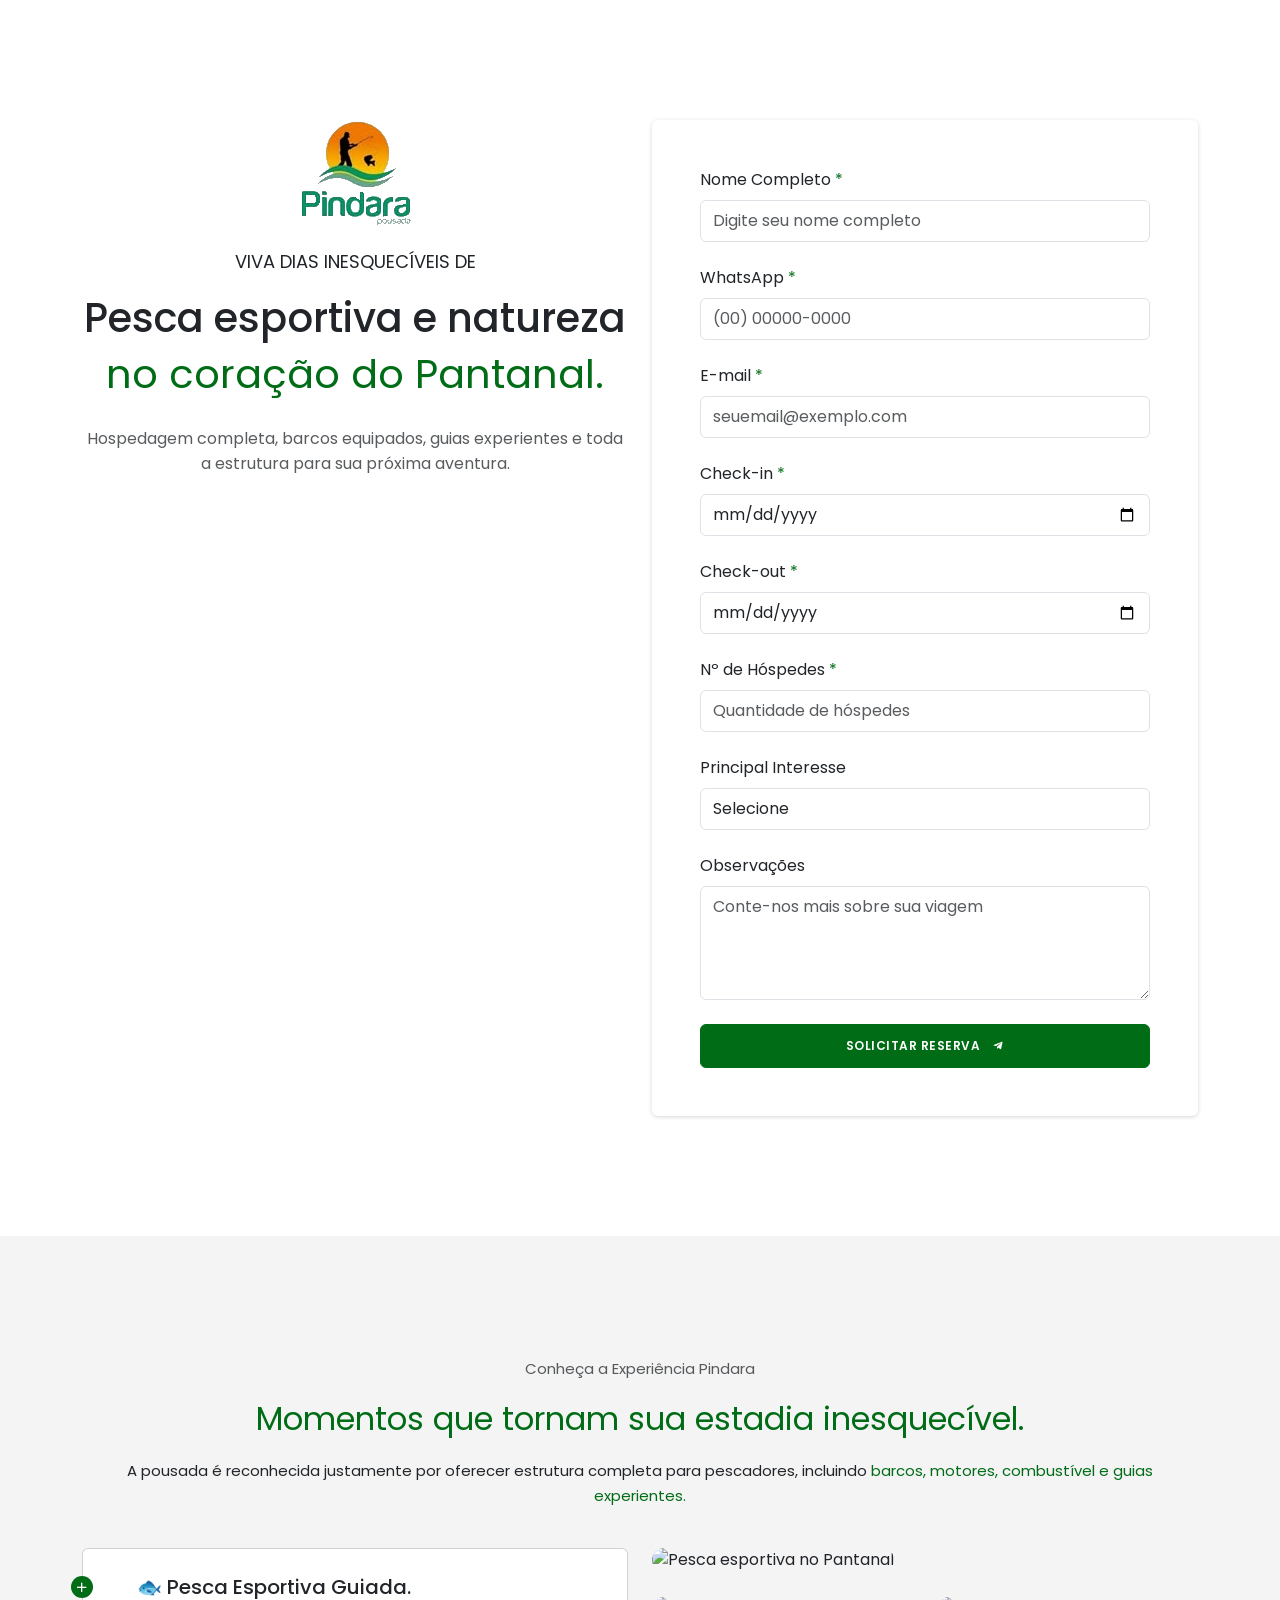
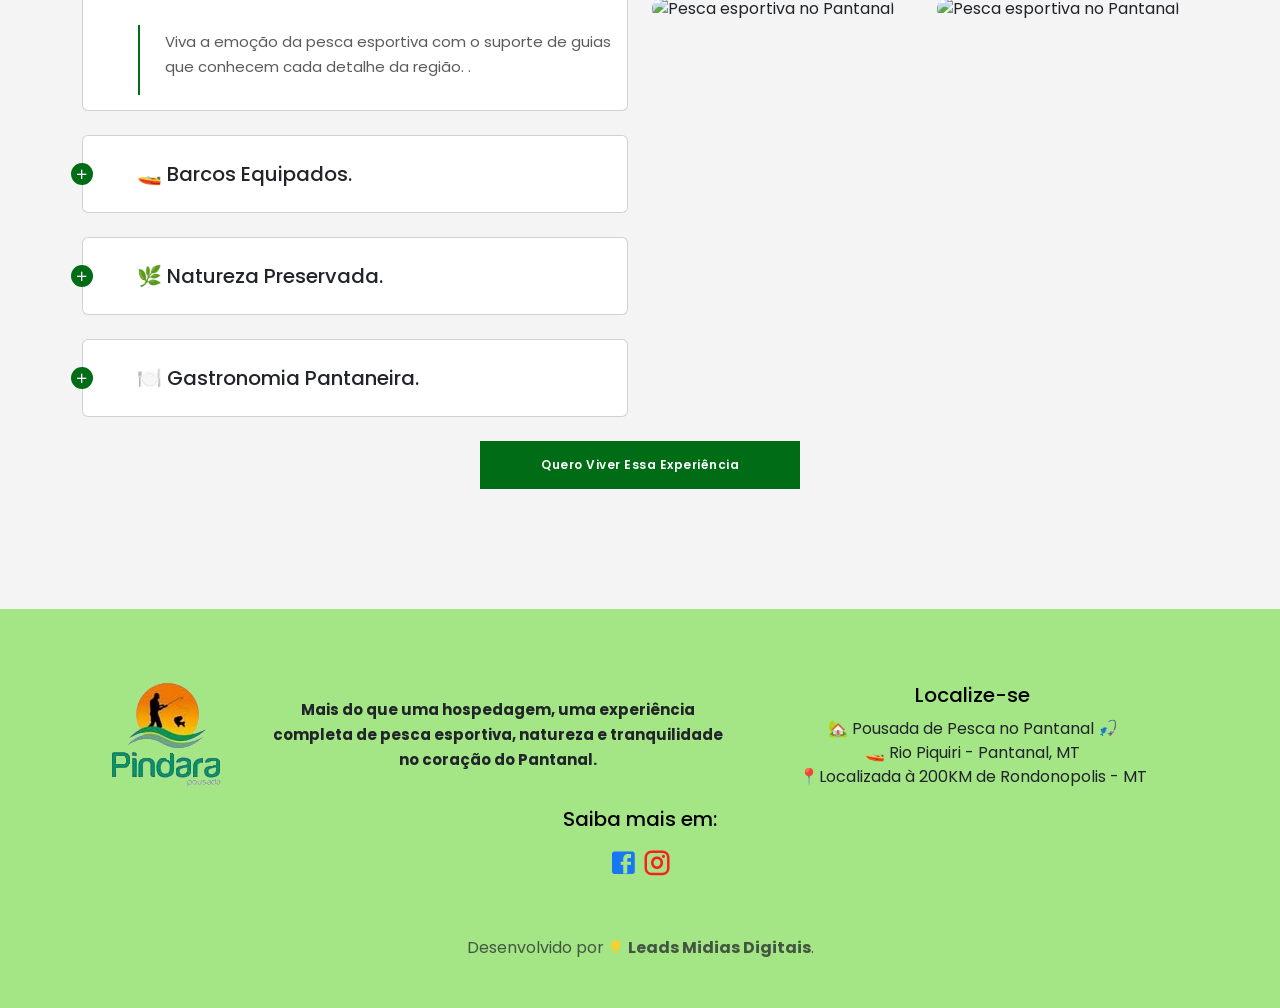
==== commit 1bcf2731: "Update index-4.html" ====
--- a/index-4.html
+++ b/index-4.html
@@ -30,11 +30,9 @@
 <body data-bs-spy="scroll" data-bs-target="#navbar-navlist" data-bs-offset="71">
     <!-- start home section -->
     <section class="section align-items-center">
-        <!--<div class="bg-overlay-image" style="background-image: url(images/home/bg-4.png);"></div>-->
+        
         <div class="container">
-		
             <div class="row">
-			
                 <div class="col-lg-6 text-center">
 				<center><img src="images/logo_pindara-1.png"class="img-fluid"></center>
                     <div class="mt-4">
@@ -42,24 +40,12 @@
                         <h1 class="home-title mt-2 mb-0">Pesca esportiva e natureza<span class="text-primary fw-normal"> no coração do Pantanal.</span></h1>
                         <p class="text-muted f-16 mt-4 desktop-only">Hospedagem completa, barcos equipados, guias experientes e toda a estrutura para sua próxima aventura.</p>
 
-                        <div class="mt-5">
-						<iframe
-width="100%"
-height="500"
-src="https://www.youtube.com/embed/ys75Zy-QiBU"
-title="Pousada Pindara"
-frameborder="0"
-allow="accelerometer; autoplay; clipboard-write; encrypted-media; gyroscope; picture-in-picture"
-allowfullscreen>
-</iframe>
-						
-					
-						
-                            
+                        <div class="mt-5 desktop-only">
+						<iframe width="100%" height="500" src="https://www.youtube.com/embed/ys75Zy-QiBU" title="Pousada Pindara"
+						frameborder="0" allow="accelerometer; autoplay; clipboard-write; encrypted-media; gyroscope; picture-in-picture" allowfullscreen>
+						</iframe>
                         </div>
-						<p class="text-muted f-16 mt-4 mobile-only">Hospedagem completa, barcos equipados, guias experientes e toda a estrutura para sua próxima aventura.</p>
-						<a href="#contato"><button class="btn-lg btn-primary mt-4 f-14 mobile-only text-center"> Verificar Disponibilidade</button></a>
-                    </div>
+					</div>
                 </div>
 				<div class="col-lg-6" id="contato">
                          <div class="card p-5 border-0 box-shadow mt-5 mt-lg-0">
@@ -122,7 +108,7 @@
 
 						<!-- Botão -->
 						<div class="col-md-12 mt-4">
-						<button type="submit" class="btn btn-primary w-100"> Consultar Disponibilidade
+						<button type="submit" class="btn btn-primary w-100"> Solicitar Reserva
 						<i class="mdi mdi-telegram ms-2"></i>
 						</button>
 						</div>
@@ -142,24 +128,22 @@
         </div>
     </section>
     <!-- end section -->
-	
-	
-	
-	<!-- start faq  -->
-    <section class="section bg-light" id="faq">
-        <div class="container">
-            <div class="row desktop-only">
+    <!-- start cta -->
+    <section class="cta section">
+        <div class="cta-image position-relative" id="">
+            <div class="container">
+			<div class="row">
                 <div class="col-lg-12">
                     <div class="title-box text-center">
-                        <h6 class="text-muted fw-normal">Porque escolher</h6>
-                        <h2 class="mb-3"> <span class="text-primary fw-normal">A Pousada Pindara.</span></h2>
-                        <p class="text-muted para-p mx-auto mb-0">consectetur adipisicing elit. Eius, praesentium,
-                            dignissimos placeat ad fugiat illum iusto dolorum nobis fuga, ut nemo.</p>
-                    </div>
-                </div>
-            </div>
-            <div class="row justify-content-center align-items-center">
-                <div class="col-lg-6 desktop-only">
+                        <p class="text-muted fw-normal">Conheça a Experiência Pindara</p>
+                        <h2 class="mb-3"> <span class="text-primary fw-normal">Momentos que tornam sua estadia inesquecível.</span></h2>
+                        <p> A pousada é reconhecida justamente por oferecer estrutura completa para pescadores, incluindo <span class="text-primary fw-normal"> barcos, motores, combustível e guias experientes.</span></strong></p>
+                            
+                    </div>
+                </div>
+            </div>
+                <div class="row justify-content-center">
+				<div class="col-lg-6 desktop-only">
                     <!--faq-->
                         <div class="faq">
                             <!-- start 1 -->
@@ -227,78 +211,33 @@
                         </div>
 					<!--faq-->
                 </div>
-                <div class="col-lg-6">
-				<div class="text-center mb-4"><h2>Conheça a Experiência Pindara</h2>  
-				<p>Momentos que tornam sua estadia inesquecível.</p>
+                    <div class="col-lg-6">
+				<div class="col-lg-12 col-md-6 mt-4 mt-2">
+                    <div class="blog-image overflow-hidden rounded">
+					<img src="images/pindara.png" alt="Pesca esportiva no Pantanal"style="width:100%;  height:250px;  object-fit:cover; border-radius:12px;">
+					</div>
+            <div class="row">
+                <div class="col-lg-6 col-md- 6 mt-4 mt-2">
+                    <div class="blog-image overflow-hidden rounded">
+					<img src="images/pindara_pordosol.png" alt="Pesca esportiva no Pantanal"style="width:100%;  height:200px;  object-fit:cover; border-radius:12px;">
+					</div>
+                </div>
+				<div class="col-lg-6 col-md-6 mt-4 mt-2">
+                    <div class="blog-image overflow-hidden rounded">
+					<img src="images/comida_pantaneira.jpg" alt="Pesca esportiva no Pantanal"style="width:100%;  height:200px;  object-fit:cover; border-radius:12px;">
+					</div>
+                </div>
+            </div>
 				</div>
-				<div class="row">
-				<!-- FOTO PRINCIPAL -->
-				<div class="col-12 mb-4">
-					<div class="galeria-principal">
-                <img src="images/galeria/pantanal.jpg" alt="Pantanal Pousada Pindara">
-				</div>
-				</div>
-
-        <!-- FOTO 1 -->
-        <div class="col-md-6 mb-4">
-            <div class="galeria-item">
-                <img src="images/galeria/pesca.jpg" alt="Pesca esportiva">
-            </div>
-        </div>
-
-        <!-- FOTO 2 -->
-        <div class="col-md-6 mb-4">
-            <div class="galeria-item">
-                <img src="images/galeria/barco.jpg" alt="Barcos equipados">
-            </div>
-        </div>
-
-        <!-- FOTO 3 -->
-        <div class="col-md-6 mb-4">
-            <div class="galeria-item">
-                <img src="images/galeria/gastronomia.jpg" alt="Gastronomia pantaneira">
-            </div>
-        </div>
-
-        <!-- FOTO 4 -->
-        <div class="col-md-6 mb-4">
-            <div class="galeria-item">
-                <img src="images/galeria/por-do-sol.jpg" alt="Pôr do sol no Pantanal">
-            </div>
+           </div> 
+                    </div>
+					
+                </div>
+            </div>
+			<div class="text-center"> <a href="#contato"><button class=" btn-lg btn-primary mt-4 f-14"> Quero Viver Essa Experiência</button></a>
+			</div>
         </div>
 		
-
-    </div>
-                
-                </div>
-            </div>
-			
-			
-
-
-        </div>
-		
-    </section>
-    <!-- end faq -->
-
-
-
-
-    <!-- start cta -->
-    <section class="cta section" id="cta-ani">
-        <div class="cta-image position-relative" id="">
-            <div class="container position-relative">
-                <div class="row justify-content-center">
-                    <div class="col-lg-10">
-                        <div class="text-center">
-                            <h5 class="text-dark ">Mais do que uma hospedagem <span class="text-primary">uma experiência completa </span>de pesca esportiva, natureza e tranquilidade </h5>
-                            <h2 class="mt-3 fw-bold"> no coração do Pantanal.</h2>
-                            <a href="#contato"><button class=" btn-lg btn-primary mt-4 f-14">Reservar Experiência</button></a>
-                        </div>
-                    </div>
-                </div>
-            </div>
-        </div>
     </section>
     <!-- end cta -->
 
@@ -524,4 +463,4 @@
 
 </body>
 
-</html>+</html>
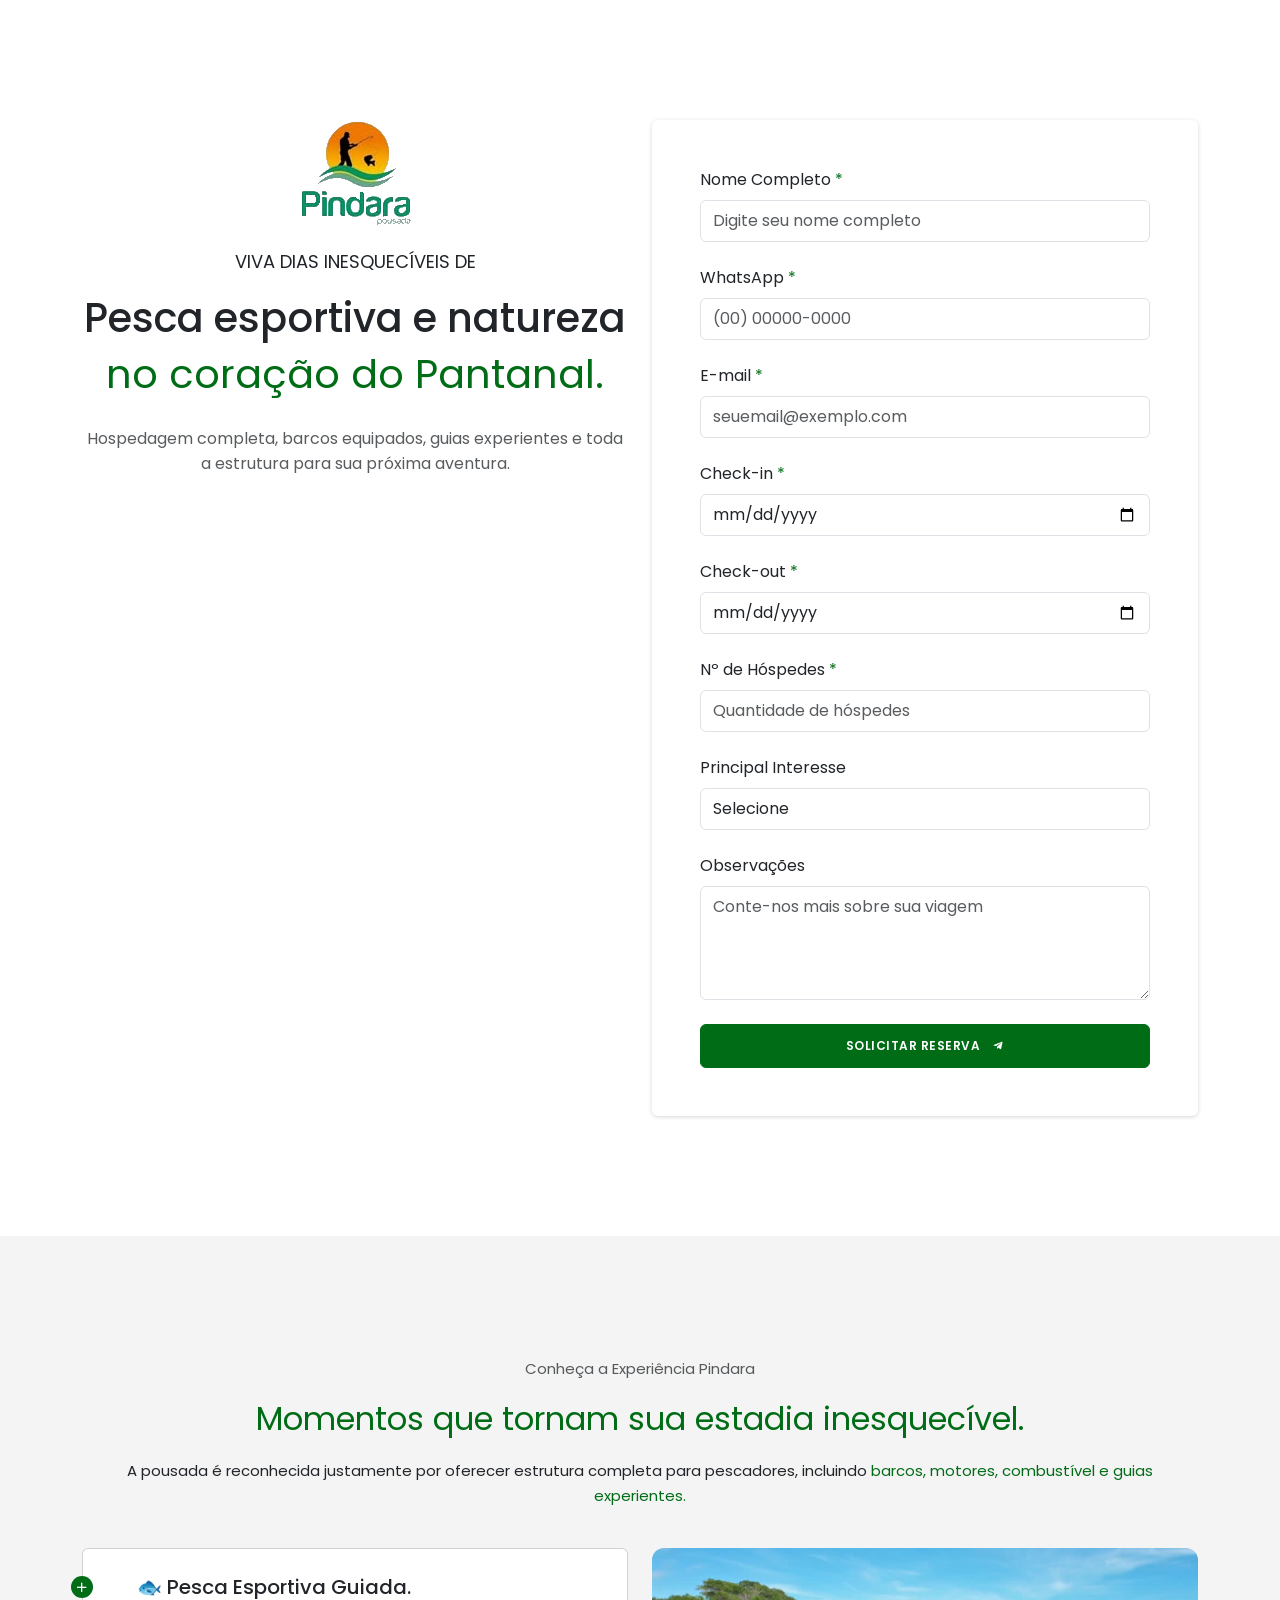
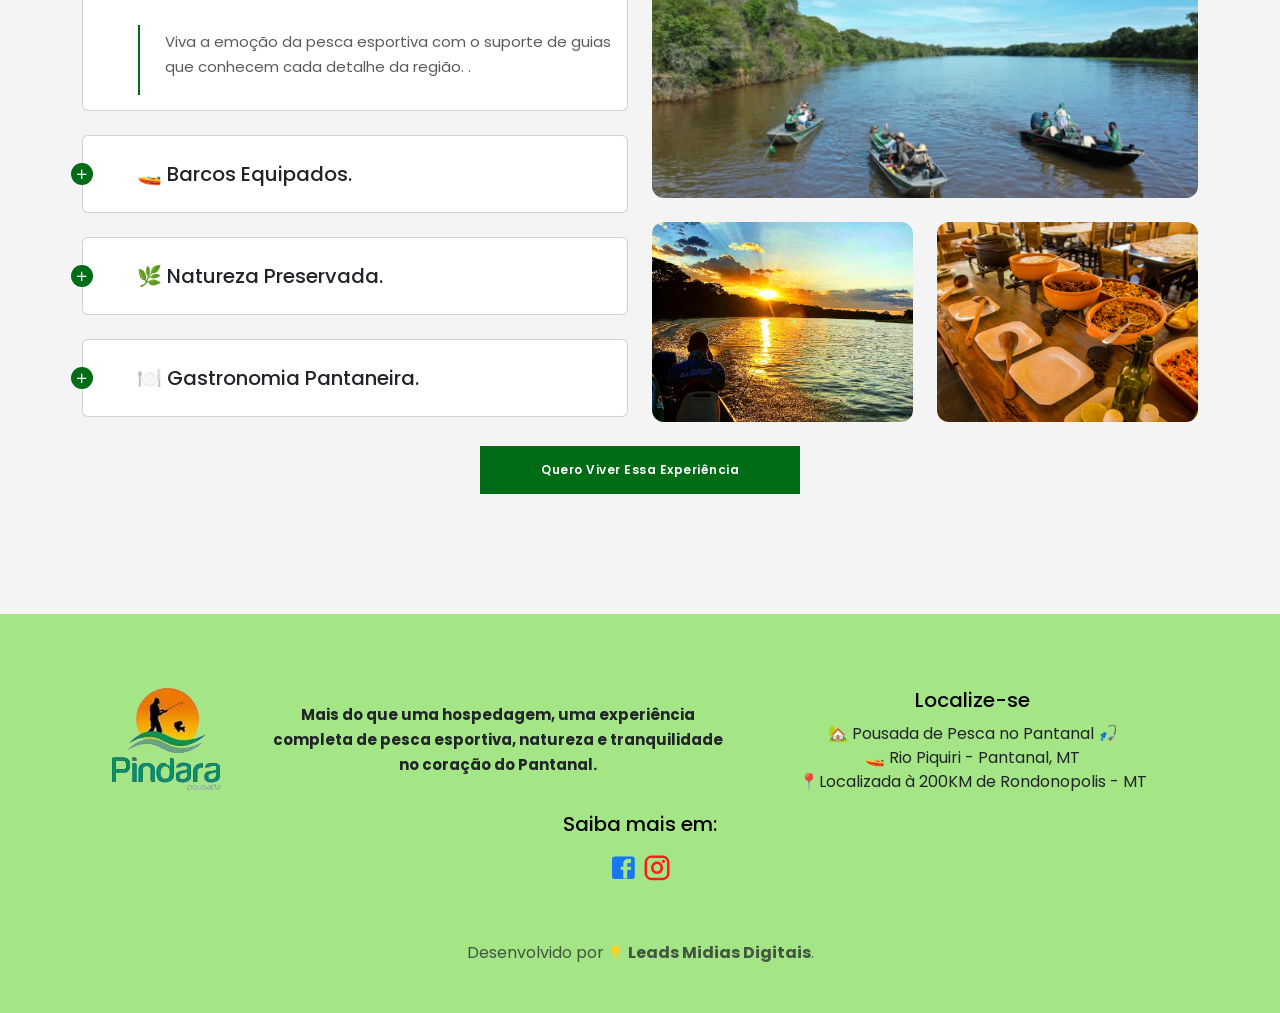
==== commit 16e983c6: "Update index-4.html" ====
--- a/index-4.html
+++ b/index-4.html
@@ -136,8 +136,8 @@
                 <div class="col-lg-12">
                     <div class="title-box text-center">
                         <p class="text-muted fw-normal">Conheça a Experiência Pindara</p>
-                        <h2 class="mb-3"> <span class="text-primary fw-normal">Momentos que tornam sua estadia inesquecível.</span></h2>
-                        <p> A pousada é reconhecida justamente por oferecer estrutura completa para pescadores, incluindo <span class="text-primary fw-normal"> barcos, motores, combustível e guias experientes.</span></strong></p>
+                        <h2 class="mb-3 " > <span class="text-primary fw-normal">Momentos que tornam sua estadia inesquecível.</span></h2>
+                        <p class=""> A pousada é reconhecida justamente por oferecer estrutura completa para pescadores, incluindo <span class="text-primary fw-normal"> barcos, motores, combustível e guias experientes.</span></strong></p>
                             
                     </div>
                 </div>
@@ -323,7 +323,7 @@
                     </div>
 					<!--faq-->
 					<br><div class="text-center">
-                            <p><strong> A pousada é reconhecida justamente por oferecer estrutura completa para pescadores, incluindo <span class="text-primary fw-normal"> barcos, motores, combustível e guias experientes.</span></strong></p>
+                            <p><strong> Informe suas datas e receba informações sobre  <span class="text-primary fw-normal"> hospedagem, pesca esportiva e disponibilidade.</span></strong></p>
                             <a href="#contato"><button class=" btn-lg btn-primary mt-4 f-14"> Consultar Disponibilidade</button></a>
 
                     </div>
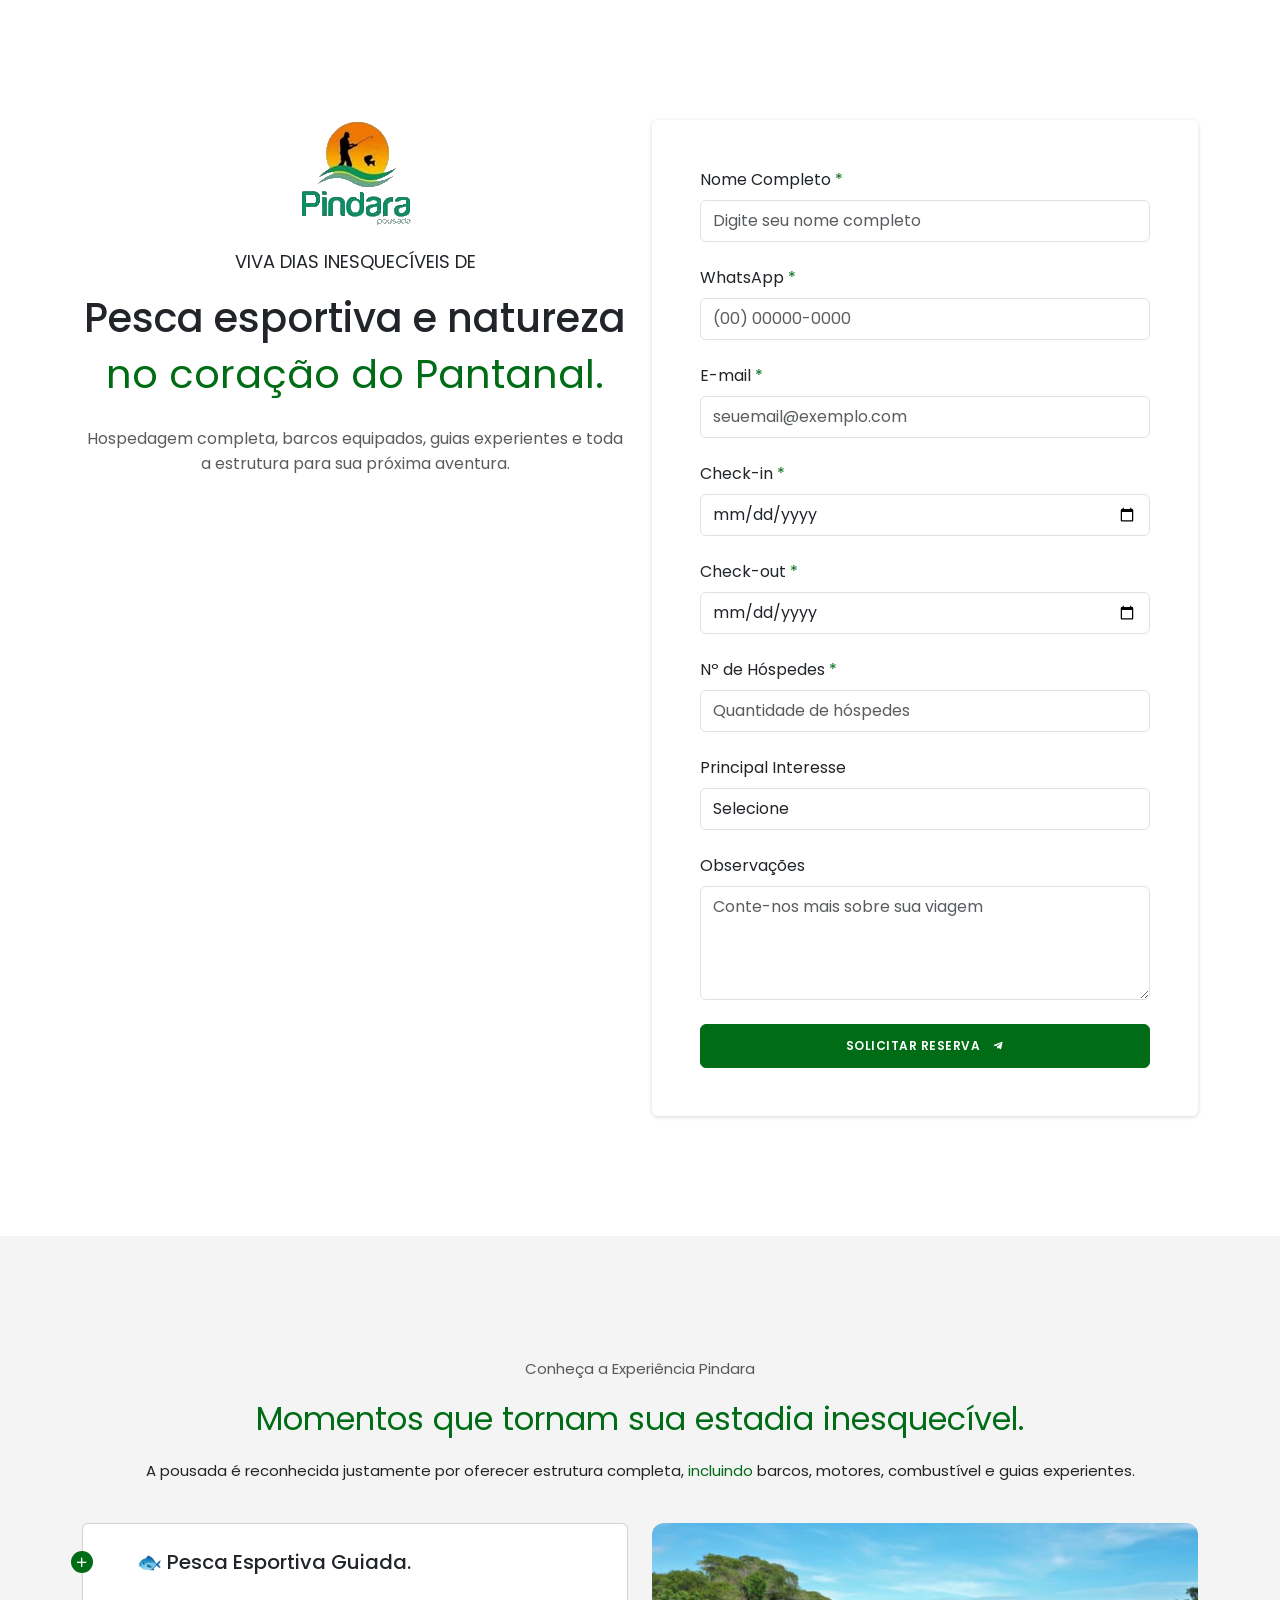
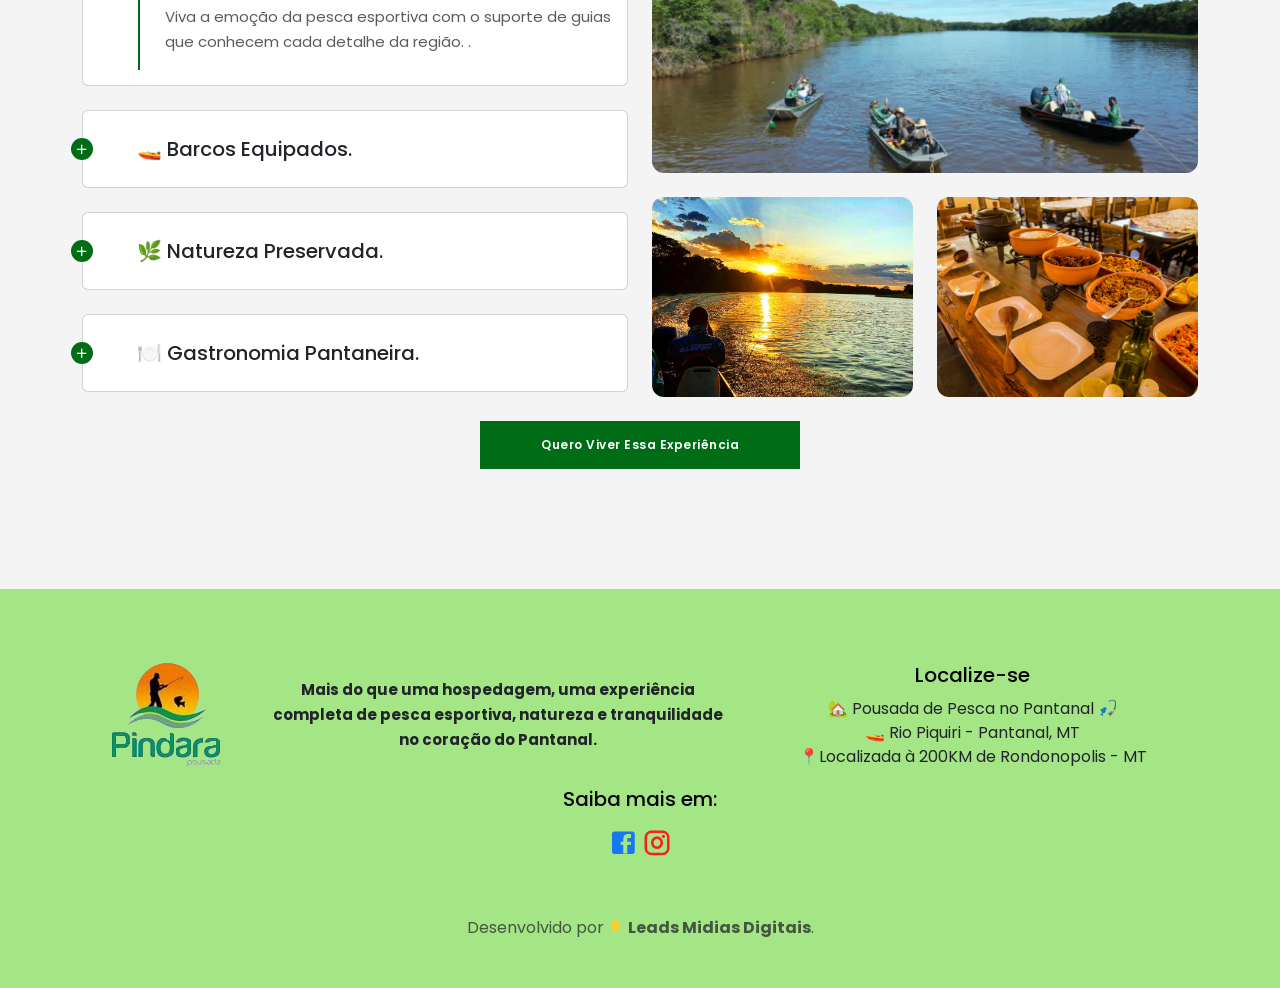
==== commit bea13eba: "Update index-4.html" ====
--- a/index-4.html
+++ b/index-4.html
@@ -137,7 +137,7 @@
                     <div class="title-box text-center">
                         <p class="text-muted fw-normal">Conheça a Experiência Pindara</p>
                         <h2 class="mb-3 " > <span class="text-primary fw-normal">Momentos que tornam sua estadia inesquecível.</span></h2>
-                        <p class=""> A pousada é reconhecida justamente por oferecer estrutura completa para pescadores, incluindo <span class="text-primary fw-normal"> barcos, motores, combustível e guias experientes.</span></strong></p>
+                        <p class=""> A pousada é reconhecida justamente por oferecer estrutura completa,<strong><span class="text-primary fw-normal"> incluindo </strong></span>  barcos, motores, combustível e guias experientes.</p>
                             
                     </div>
                 </div>
@@ -323,7 +323,7 @@
                     </div>
 					<!--faq-->
 					<br><div class="text-center">
-                            <p><strong> Informe suas datas e receba informações sobre  <span class="text-primary fw-normal"> hospedagem, pesca esportiva e disponibilidade.</span></strong></p>
+                            <p><strong> Informe suas datas e receba detalhes sobre  <span class="text-primary fw-normal"> hospedagem, pesca esportiva e disponibilidade.</span></strong></p>
                             <a href="#contato"><button class=" btn-lg btn-primary mt-4 f-14"> Consultar Disponibilidade</button></a>
 
                     </div>
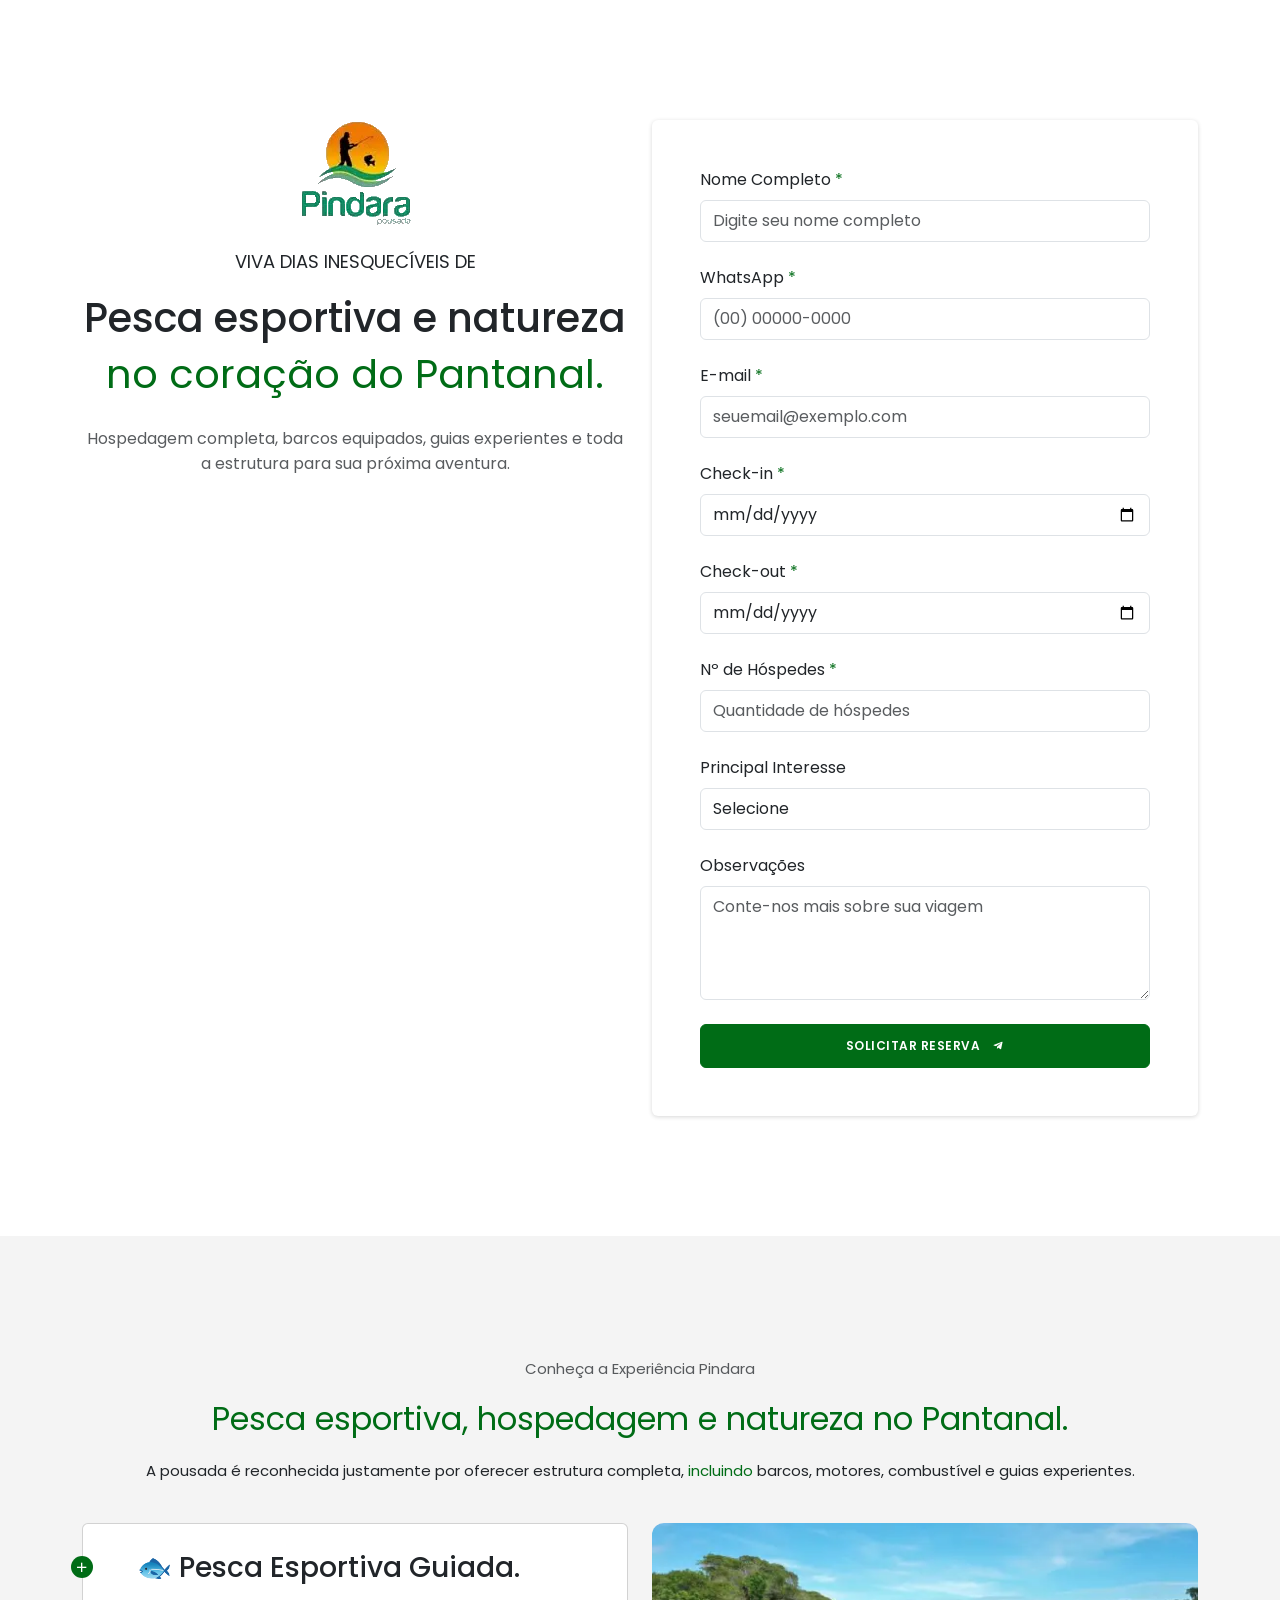
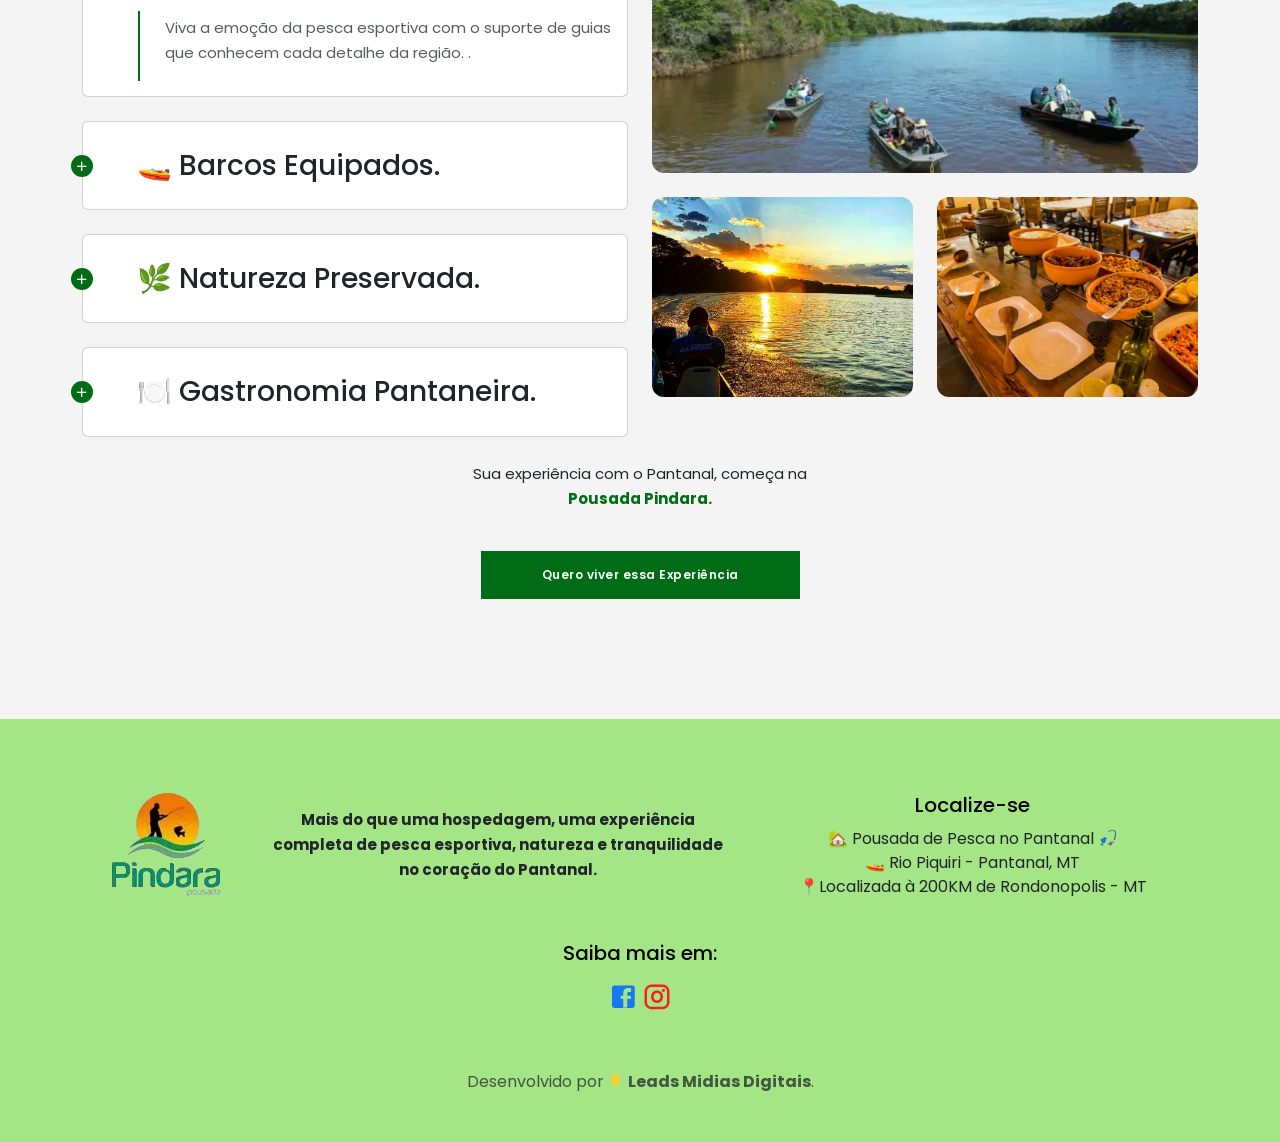
==== commit 2c408d51: "Update index-4.html" ====
--- a/index-4.html
+++ b/index-4.html
@@ -5,19 +5,31 @@
     <meta charset="utf-8">
     <meta name="viewport" content="width=device-width, initial-scale=1.0">
 	
-    <title>Pousada Pindara | Pesca Esportiva no Pantanal Mato-Grossense</title>
-	<meta name="description" content="Pousada Pindara no Pantanal Mato-Grossense. Experiência completa em pesca esportiva, natureza preservada, gastronomia regional e hospedagem com conforto. Reserve sua estadia.">
-    <meta name="keywords" content="pousada pantanal, pesca esportiva pantanal, pousada rondonópolis, turismo pantanal, hospedagem pantanal, pesca esportiva mato grosso">
+    <title>Pousada Pindara | Hospedagem e Pesca Esportiva no Pantanal Mato-Grossense</title>
+	<meta name="description"content="Hospede-se na Pousada Pindara e viva uma experiência completa de pesca esportiva no Pantanal. Barcos equipados, guias experientes, gastronomia regional e natureza preservada. Consulte disponibilidade.">
+	<meta name="keywords" content="pousada pantanal, pesca esportiva pantanal, pousada rondonópolis, turismo pantanal, hospedagem pantanal, pesca esportiva mato grosso, pousada de pesca, pousada de pesca no pantanal, rio piquiri, pantanal mato-grossense, turismo de pesca">
     <meta name="author" content="Pousada Pindara">
     <meta name="robots" content="index, follow">
-    <link rel="shortcut icon" href="images/logo_pindara-1.png">
+    <link rel="shortcut icon" href="images/favicon.ico">
+	<link rel="canonical" href="https://pousadapindara.com.br/">
+	<meta name="theme-color" content="#2ecc71">
+	<meta name="google-site-verification" content="72VmjPj_lqZu47d1NDOS2nEiVbIOlNBDZd3BDrDoOBs"/>
 	
 	 <!-- Open Graph (WhatsApp / Instagram / Facebook) -->
     <meta property="og:title" content="Pousada Pindara | Pesca Esportiva no Pantanal">
     <meta property="og:description" content="Hospedagem completa no Pantanal com pesca esportiva, natureza preservada e gastronomia regional. Reserve agora.">
-    <meta property="og:image" content="https://pousadapindara.com.br/images/logo_pindara.jpg">
+    <meta property="og:image" content="https://pousadapindara.com.br/images/logo_pindara.webp">
     <meta property="og:url" content="https://pousadapindara.com.br">
     <meta property="og:type" content="website">
+	<meta property="og:locale" content="pt_BR">
+	<meta property="og:site_name" content="Pousada Pindara">
+	<meta property="og:image:width" content="1200">
+	<meta property="og:image:height" content="630">
+	<!-- Open Graph (twitter) -->
+	<meta name="twitter:card" content="summary_large_image">
+	<meta name="twitter:title" content="Pousada Pindara">
+	<meta name="twitter:description" content="Hospedagem e pesca esportiva no Pantanal.">
+	<meta name="twitter:image" content="https://pousadapindara.com.br/images/logo_pindara.webp">
 	
 	<!-- CSS -->
     <link href="css/bootstrap.min.css" rel="stylesheet">
@@ -25,6 +37,31 @@
     <link rel="stylesheet" href="css/swiper.min.css" type="text/css" />
     <link href="css/materialdesignicons.min.css" rel="stylesheet">
     <link href="css/style.css" rel="stylesheet">
+	
+	<script type="application/ld+json">{
+	"@context":"https://schema.org",
+	"@type":"LodgingBusiness",
+
+	"name":"Pousada Pindara",
+
+	"url":"https://pousadapindara.com.br",
+
+	"image":"https://pousadapindara.com.br/images/logo_pindara.webp",
+
+	"description":"Hospedagem especializada em pesca esportiva no Pantanal.",
+
+	"address":{
+	"@type":"PostalAddress",
+	"addressRegion":"MT",
+	"addressCountry":"BR"
+	},
+
+	"sameAs":[
+	"https://www.instagram.com/pousadapindara",
+	"https://www.facebook.com/pousadapindara"
+	]
+	}
+	</script>
 </head>
 
 <body data-bs-spy="scroll" data-bs-target="#navbar-navlist" data-bs-offset="71">
@@ -34,7 +71,7 @@
         <div class="container">
             <div class="row">
                 <div class="col-lg-6 text-center">
-				<center><img src="images/logo_pindara-1.png"class="img-fluid"></center>
+				<center> <img src="images/logo_pindara-1.webp" loading="lazy" decoding="async" alt="Pesca esportiva no Pantanal" class="img-fluid" ></center>
                     <div class="mt-4">
                         <p class="headline f-18 text-uppercase text-dark">Viva dias inesquecíveis de</p>
                         <h1 class="home-title mt-2 mb-0">Pesca esportiva e natureza<span class="text-primary fw-normal"> no coração do Pantanal.</span></h1>
@@ -136,7 +173,7 @@
                 <div class="col-lg-12">
                     <div class="title-box text-center">
                         <p class="text-muted fw-normal">Conheça a Experiência Pindara</p>
-                        <h2 class="mb-3 " > <span class="text-primary fw-normal">Momentos que tornam sua estadia inesquecível.</span></h2>
+                        <h2 class="mb-3"> <span class="text-primary fw-normal">Pesca esportiva, hospedagem e natureza no Pantanal.</span></h2>
                         <p class=""> A pousada é reconhecida justamente por oferecer estrutura completa,<strong><span class="text-primary fw-normal"> incluindo </strong></span>  barcos, motores, combustível e guias experientes.</p>
                             
                     </div>
@@ -150,7 +187,7 @@
                             <div class="card mt-4">
                                 <a data-bs-toggle="collapse" href="#collapse1" class="faq collapsed">
                                     <div class="card-header p-4" id="heading1">
-                                        <h5 class="mb-0 text-dark">🐟 Pesca Esportiva Guiada.</h5>
+                                        <h3 class="mb-0 text-dark">🐟 Pesca Esportiva Guiada.</h3>
                                     </div>
                                 </a>
                                 <div id="collapse1" class="collapse show" aria-labelledby="heading1"
@@ -166,7 +203,7 @@
                             <div class="card mt-4">
                                 <a data-bs-toggle="collapse" href="#collapse2" class="faq collapsed">
                                     <div class="card-header p-4" id="heading2">
-                                        <h5 class="mb-0 text-dark">🚤 Barcos Equipados.</h5>
+                                        <h3 class="mb-0 text-dark">🚤 Barcos Equipados.</h3>
                                     </div>
                                 </a>
                                 <div id="collapse2" class="collapse" aria-labelledby="heading2"
@@ -181,7 +218,7 @@
                             <div class="card mt-4">
                                 <a data-bs-toggle="collapse" href="#collapse3" class="faq collapsed">
                                     <div class="card-header p-4" id="heading3">
-                                        <h5 class="mb-0 text-dark">🌿 Natureza Preservada.</h5>
+                                        <h3 class="mb-0 text-dark">🌿 Natureza Preservada.</h3>
                                     </div>
                                 </a>
                                 <div id="collapse3" class="collapse" aria-labelledby="heading3"
@@ -197,7 +234,7 @@
                                 <a data-bs-toggle="collapse" href="#collapse4" class="faq collapsed"
                                     aria-expanded="false" aria-controls="collapse4">
                                     <div class="card-header p-4" id="heading4">
-                                        <h5 class="mb-0 text-dark">🍽️ Gastronomia Pantaneira.</h5>
+                                        <h3 class="mb-0 text-dark">🍽️ Gastronomia Pantaneira.</h3>
                                     </div>
                                 </a>
                                 <div id="collapse4" class="collapse" aria-labelledby="heading4"
@@ -214,17 +251,18 @@
                     <div class="col-lg-6">
 				<div class="col-lg-12 col-md-6 mt-4 mt-2">
                     <div class="blog-image overflow-hidden rounded">
-					<img src="images/pindara.png" alt="Pesca esportiva no Pantanal"style="width:100%;  height:250px;  object-fit:cover; border-radius:12px;">
+					<img src="images/pesca_esportiva_pindara.webp" loading="lazy" decoding="async" alt="Barco de pesca esportiva" style="width:100%;  height:250px;  object-fit:cover; border-radius:12px;">
 					</div>
+					
             <div class="row">
                 <div class="col-lg-6 col-md- 6 mt-4 mt-2">
                     <div class="blog-image overflow-hidden rounded">
-					<img src="images/pindara_pordosol.png" alt="Pesca esportiva no Pantanal"style="width:100%;  height:200px;  object-fit:cover; border-radius:12px;">
+					<img src="images/pindara_pordosol.webp" loading="lazy" decoding="async" alt="Pôr do sol no Rio Piquiri" style="width:100%;  height:200px;  object-fit:cover; border-radius:12px;">
 					</div>
                 </div>
 				<div class="col-lg-6 col-md-6 mt-4 mt-2">
                     <div class="blog-image overflow-hidden rounded">
-					<img src="images/comida_pantaneira.jpg" alt="Pesca esportiva no Pantanal"style="width:100%;  height:200px;  object-fit:cover; border-radius:12px;">
+					<img src="images/comida_pantaneira.webp" loading="lazy" decoding="async" alt="Gastronomia pantaneira" style="width:100%;  height:200px;  object-fit:cover; border-radius:12px;">
 					</div>
                 </div>
             </div>
@@ -233,8 +271,9 @@
                     </div>
 					
                 </div>
-            </div>
-			<div class="text-center"> <a href="#contato"><button class=" btn-lg btn-primary mt-4 f-14"> Quero Viver Essa Experiência</button></a>
+            </div><br>
+			<div class="text-center"><p>Sua experiência com o Pantanal, começa na <br><span class="text-primary fw-normal"><strong>Pousada Pindara.</strong> </span></p>
+            <a href="#contato"><button class=" btn-lg btn-primary mt-4 f-14"> Quero viver essa Experiência</button></a>
 			</div>
         </div>
 		
@@ -248,15 +287,15 @@
 	
 	<div class="container mobile-only">
 		<!--faq-->
-                    <div class="accordion mt-5 " id="accordionExample">
-					<h2 class="mb-3">Porque escolher a <span class="text-primary fw-normal"> Pindara </span>? 
+                    <div class="accordion mt-5  " id="accordionExample">
+					<h2 class="mb-3 text-center">Porque escolher a <span class="text-primary fw-normal"> Pindara </span>? 
                         </h2>
                         <div class="faq">
                             <!-- start 1 -->
                             <div class="card mt-4">
                                 <a data-bs-toggle="collapse" href="#collapse1" class="faq collapsed">
                                     <div class="card-header p-4" id="heading1">
-                                        <h5 class="mb-0 text-dark">🐟 Pesca Esportiva Guiada.</h5>
+                                        <h3 class="mb-0 text-dark">🐟 Pesca Esportiva Guiada.</h3>
                                     </div>
                                 </a>
                                 <div id="collapse1" class="collapse show" aria-labelledby="heading1"
@@ -274,7 +313,7 @@
                             <div class="card mt-4">
                                 <a data-bs-toggle="collapse" href="#collapse2" class="faq collapsed">
                                     <div class="card-header p-4" id="heading2">
-                                        <h5 class="mb-0 text-dark">🚤 Barcos Equipados.</h5>
+                                        <h3 class="mb-0 text-dark">🚤 Barcos Equipados.</h3>
                                     </div>
                                 </a>
                                 <div id="collapse2" class="collapse" aria-labelledby="heading2"
@@ -291,7 +330,7 @@
                             <div class="card mt-4">
                                 <a data-bs-toggle="collapse" href="#collapse3" class="faq collapsed">
                                     <div class="card-header p-4" id="heading3">
-                                        <h5 class="mb-0 text-dark">🌿 Natureza Preservada.</h5>
+                                        <h3 class="mb-0 text-dark">🌿 Natureza Preservada.</h3>
                                     </div>
                                 </a>
                                 <div id="collapse3" class="collapse" aria-labelledby="heading3"
@@ -308,7 +347,7 @@
                                 <a data-bs-toggle="collapse" href="#collapse4" class="faq collapsed"
                                     aria-expanded="false" aria-controls="collapse4">
                                     <div class="card-header p-4" id="heading4">
-                                        <h5 class="mb-0 text-dark">🍽️ Gastronomia Pantaneira.</h5>
+                                        <h3 class="mb-0 text-dark">🍽️ Gastronomia Pantaneira.</h3>
                                     </div>
                                 </a>
                                 <div id="collapse4" class="collapse" aria-labelledby="heading4"
@@ -331,13 +370,13 @@
         <div class="container "><br>
             <div class="row">
 				<div class="col-lg-2 text-center">
-                    <img src="images/logo_pindara-1.png"class="img-fluid">
+                    <img src="images/logo_pindara-1.webp" loading="lazy" decoding="async" alt="logopindara" class="img-fluid">
                 </div>
                 <div class="col-lg-5 text-center desktop-only">
                      <p class="mt-3 fw-bold"> Mais do que uma hospedagem, uma experiência completa de pesca esportiva, natureza e tranquilidade no coração do Pantanal.</p>
                     
                 </div>
-                <div class="col-lg-5 text-center desktop-only ">
+                <div class="col-lg-5 text-center desktop-only">
                     <h5 class="text-black">Localize-se</h5>
                     <ul class="list-unstyled d-block">
                         <li class="info-item">🏡 Pousada de Pesca no Pantanal 🎣</li>
@@ -346,13 +385,21 @@
                     </ul>
                 </div>
             </div>			
-			<div class="social-icon text-center">
+			<div class="social-icon text-center"><br>
 				<h5 class="text-black">Saiba mais em:</h5>
                         <div class="">
                             <a href="https://www.facebook.com/pousadapindara"><i class="mdi mdi-facebook-box f-30" style= "color:#1877f2"></i></a>
 							<a href="https://www.instagram.com/pousadapindara"><i class="mdi mdi-instagram f-30" style= "color:#FD1D1D"></i></a>
                         </div>
             </div>
+			<div class="col-lg-5 text-center mobile-only"><br>
+                    <h5 class="text-black">Localize-se</h5>
+                    <ul class="list-unstyled d-block">
+                        <li class="info-item">🏡 Pousada de Pesca no Pantanal 🎣</li>
+                        <li class="info-item">🚤 Rio Piquiri - Pantanal, MT</li>
+                        <li class="info-item">📍Localizada à 200KM de Rondonopolis - MT</li>
+                    </ul>
+                </div>
         </div>
 		
     </section>
